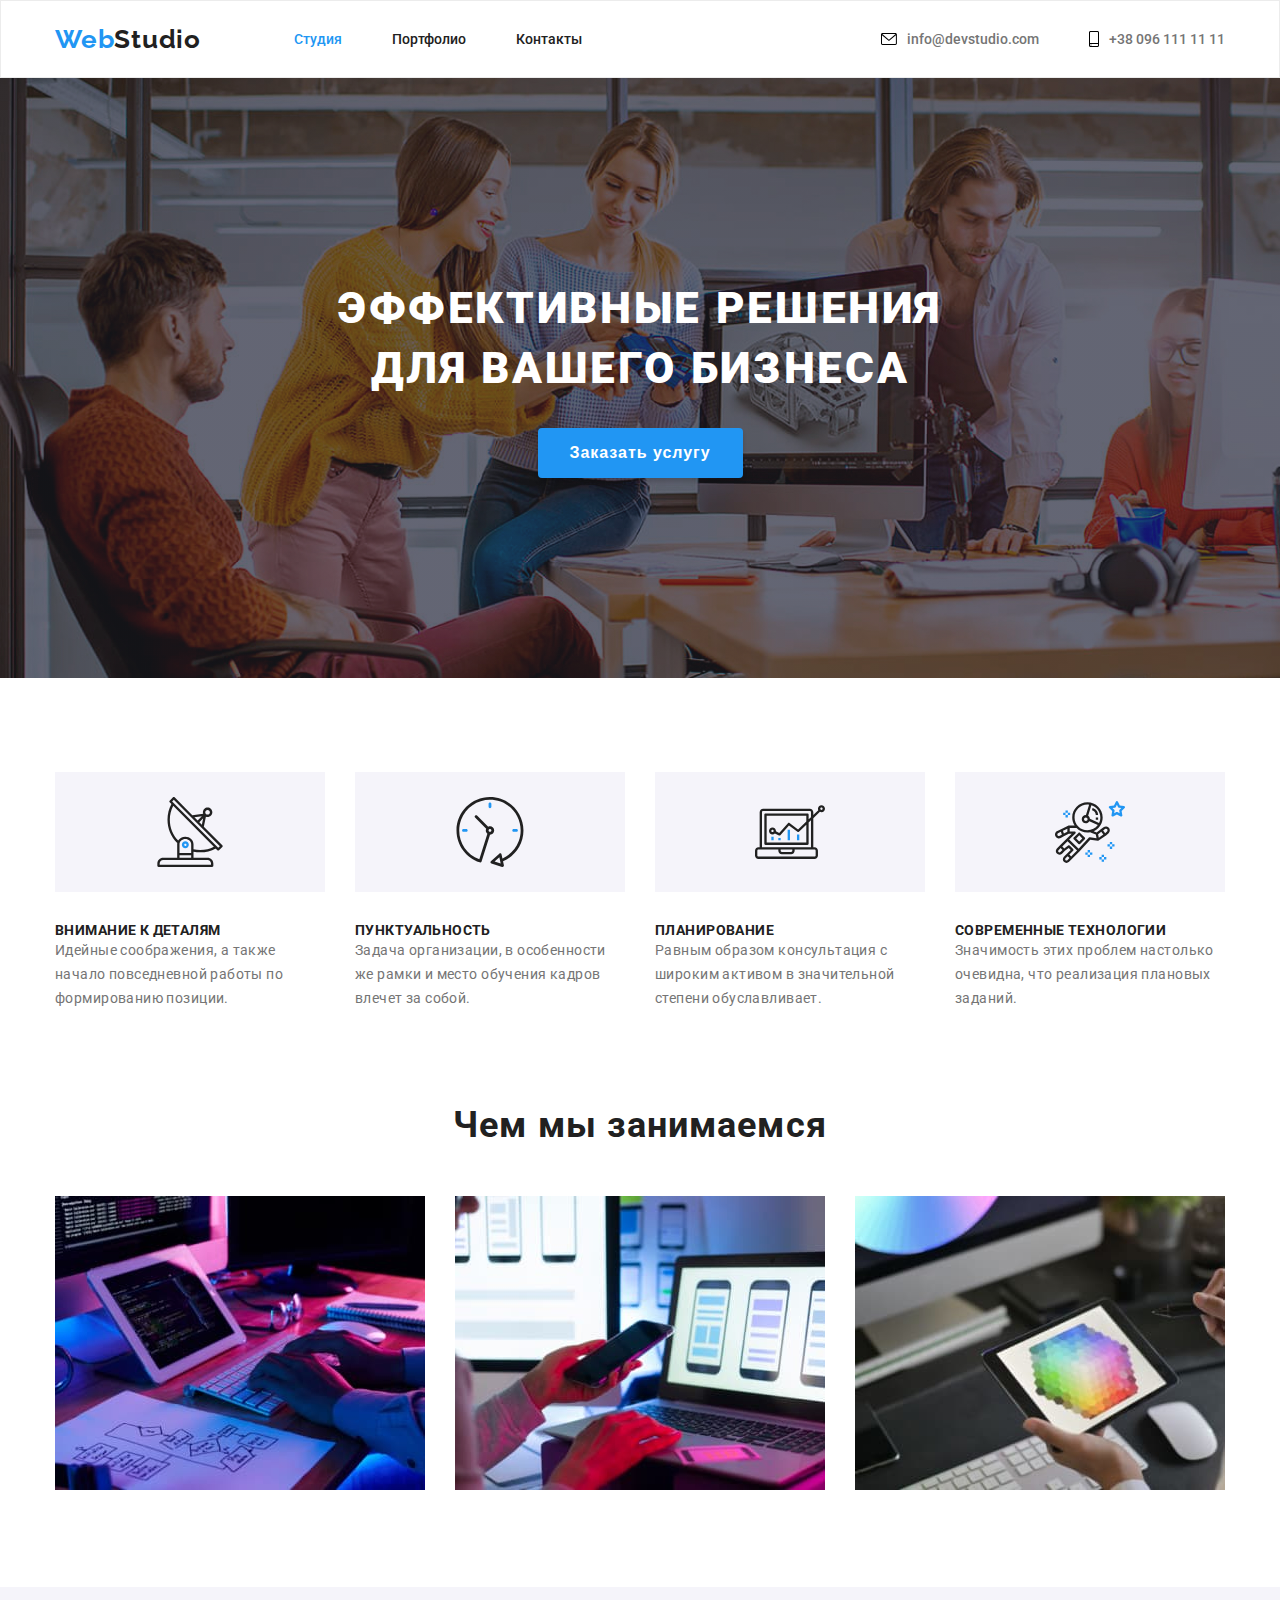
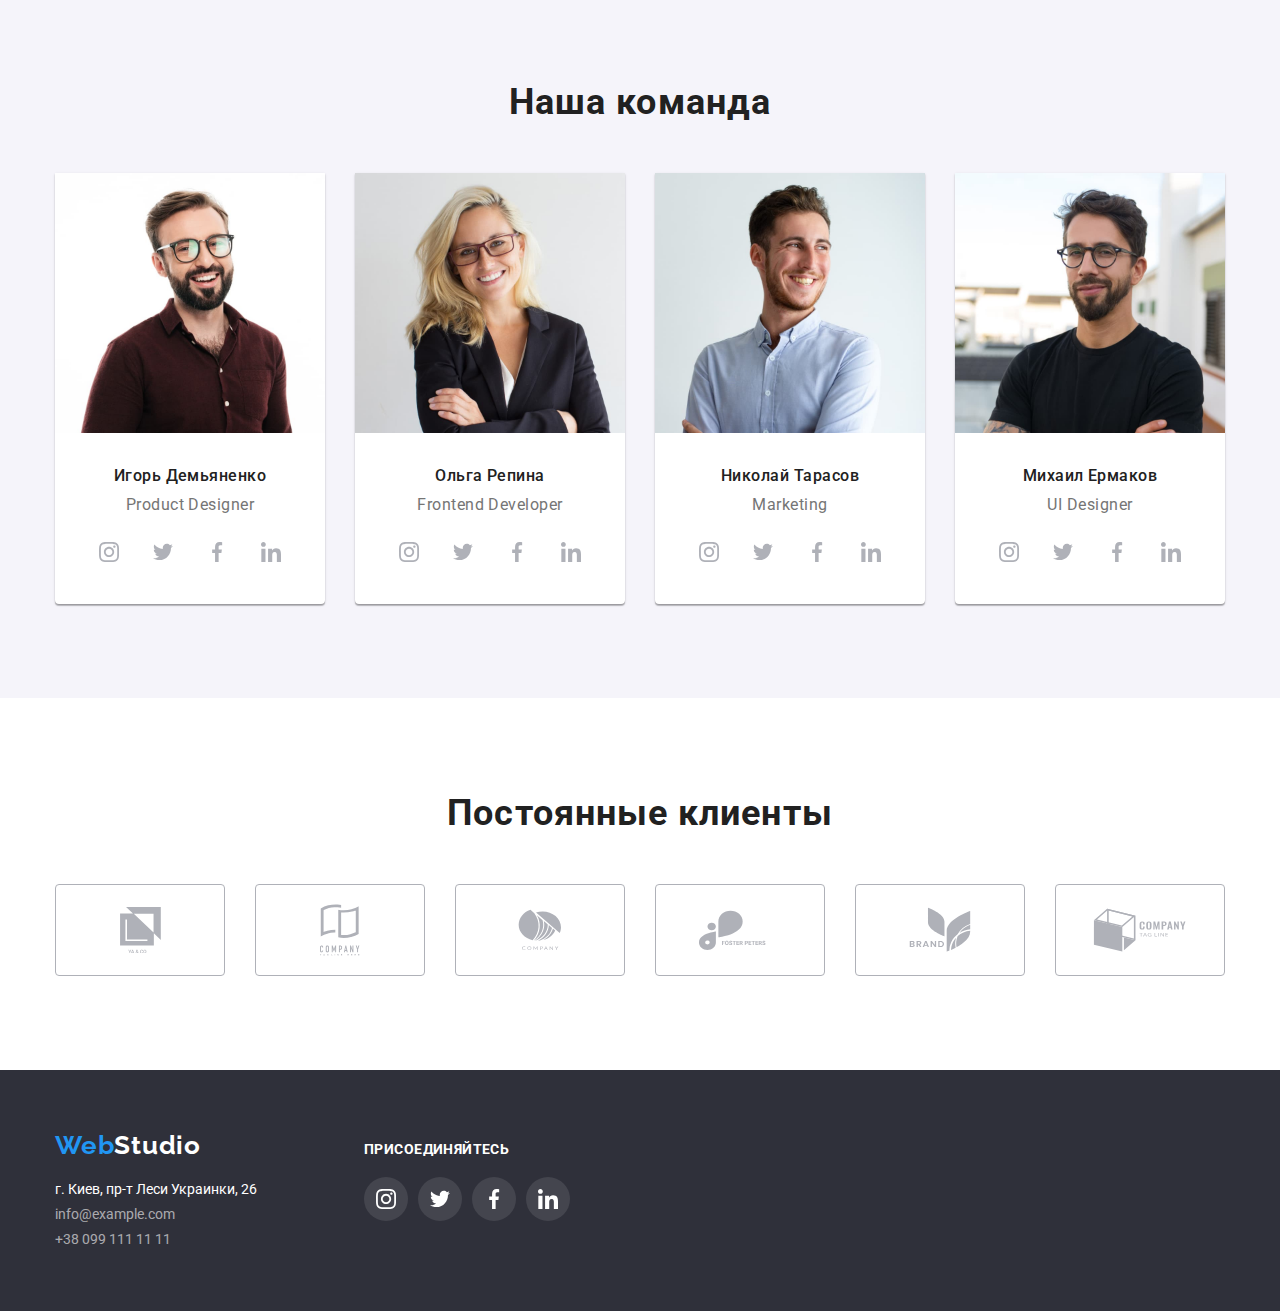
==== index.html @ 662bef2f "Add Hw4 to Hw5" ====
<!DOCTYPE html>
<html lang="ru">
<head>
    <meta charset="UTF-8">
    <meta http-equiv="X-UA-Compatible" content="IE=edge">
    <meta name="viewport" content="width=device-width, initial-scale=1.0">
    <title>Document</title>
    <link rel="preconnect" href="https://fonts.googleapis.com">
    <link rel="preconnect" href="https://fonts.gstatic.com" crossorigin>
    <link href="https://fonts.googleapis.com/css2?family=Raleway:wght@700&family=Roboto:wght@400;500;700;900&display=swap" rel="stylesheet">
    <link rel="stylesheet" href="./css/reset.css">
    <link rel="stylesheet" href="./css/style.css">
</head>
<body>
    <header class="header">
        <div class="container header-container">
     <!--навигация сайта-->
     <nav class="nav-page">
         <a href="./index.html" class="logo">
         Web<span class="logo-color-black">Studio</span> 
         </a>  
         <ul class="nav-list">
             <li class="nav-item"><a href="./index.html" class="nav-link nav-link current">Студия</a></li>
             <li class="nav-item"><a href="./portfolio.html" class="nav-link">Портфолио</a></li>
             <li class="nav-item"><a href="./contacts.html" class="nav-link">Контакты</a></li>
         </ul>
     </nav>
         <!--контакты--> 
        <ul class="contacts">
             <li class="contacts-item"><a href="mailto:info@devstudio.com" class="contacts-link">
                <svg width="16" height="12" class="contacts-icon">
                    <use href="./images/sprite.svg#icon-envelope">
                    </use>
                </svg> 
                info@devstudio.com</a></li>
             <li class="contacts--item"><a href="tel:+380961111111" class="contacts-link">
                 <svg width="10" height="16" class="contacts-icon">
                    <use href="./images/sprite.svg#icon-phone">
                    </use>
                </svg> 
                +38 096 111 11 11</a></li>
        </ul>
        </div>
     </header>
         <main>
         <!--Главный баннер-->
         <section class="hero">
             <h1 class="hero-title">
                 ЭФФЕКТИВНЫЕ РЕШЕНИЯ<br>ДЛЯ ВАШЕГО БИЗНЕСА
             </h1>
             <button type="button" class="hero-btn">Заказать услугу</button>
         </section>
         <!--Преимущества нашей фримы-->
         <section class="section advantege-section">
             <h2 class="hide">Преимущества нашей фирмы</h2>
             <div class="container">
             <ul class="advantage-list">
             <li class="advantage-item">
                 <div class="advantege-icon">
                     <svg width="70" height="70">
                    <use href="./images/sprite.svg#icon-antenna">
                    </use>
                </svg> 
                 </div>
                 <h3 class="advantage-titles">
                     Внимание к деталям
                 </h3>
                 <p class="advantage-explanations">
                     Идейные соображения, а также начало повседневной работы по формированию позиции.
                 </p>
             </li>
             <li class="advantage-item">
                 <div class="advantege-icon">
                     <svg width="70" height="70">
                    <use href="./images/sprite.svg#icon-clock-1-1">
                    </use>
                </svg> 
                 </div>
                 <h3 class="advantage-titles">
                     Пунктуальность
                 </h3>
                 <p class="advantage-explanations">
                     Задача организации, в особенности же рамки и место обучения кадров влечет за собой.
                 </p>
             </li>
             <li class="advantage-item">
                 <div class="advantege-icon">
                     <svg width="70" height="70">
                    <use href="./images/sprite.svg#icon-diagram">
                    </use>
                </svg> 
                 </div>
                 <h3 class="advantage-titles">
                     Планирование
                 </h3>
                 <p class="advantage-explanations">
                     Равным образом консультация с широким активом в значительной степени обуславливает.
                 </p>
             </li>
             <li class="advantage-item">
                 <div class="advantege-icon">
                     <svg width="70" height="70">
                    <use href="./images/sprite.svg#icon-astronaut">
                    </use>
                </svg> 
                 </div>
                 <h3 class="advantage-titles">
                     Современные технологии
                 </h3>
                 <p class="advantage-explanations">
                     Значимость этих проблем настолько очевидна, что реализация плановых заданий.
                 </p>
             </li>
         </ul>
         </div>
         </section>
         <!--Чем мы занимаемся-->
            <section class="section">
             <div class="container">
                  <h2 class="headlines">Чем мы занимаемся</h2>
             <ul class="task-list">
                 <li class="task-item">
                     <img src="./images/wwdone.jpg" 
                     alt="мы работаем"
                     width="370">
                 </li>
                 <li class="task-item">
                     <img src="./images/wwdtwo.jpg" alt="мы работаем"
                     width="370">
                 </li>
                 <li class="task-item">
                     <img src="./images/wwdthree.jpg" alt="мы работаем"
                     width="370">
                 </li>
             </ul>
             </div>
         </section>
         <!--Наша команда-->
                 <section class="section section-team">
                   <h2 class="headlines">Наша команда</h2>
                   <div class="container">
                   <ul class="team-list">
                       <li class="team-item">
                           <img src="./images/igor.jpg" 
                           alt="наша команда"
                           width="270">
                           <div class="team-write">
                             <h3 class="team-name">
                               Игорь Демьяненко
                             </h3>
                           <p class="team-position">
                               Product Designer
                           </p>
                           </div>
                           <div class="link-container">
                           <ul class="team-social">
                               <li class="team-social-item">
                                   <a class="social-link" href="">
                                <svg width="20" height="20" class="social-icon">
                                <use href="./images/sprite.svg#icon-instagram">
                                </use>
                                </svg> 
                                </a>
                               </li>
                                <li class="team-social-item">
                                    <a class="social-link" href="">
                                <svg width="20" height="20" class="social-icon">
                                <use href="./images/sprite.svg#icon-twitter">
                                </use>
                                </svg> 
                                </a>
                               </li>
                                <li class="team-social-item">
                                    <a class="social-link" href="">
                                <svg width="20" height="20" class="social-icon">
                                <use href="./images/sprite.svg#icon-facebook">
                                </use>
                                </svg> 
                                    </a>
                               </li>
                                <li class="team-social-item">
                                    <a class="social-link" href="" >
                                <svg width="20" height="20" class="social-icon">
                                <use href="./images/sprite.svg#icon-linkedin">
                                </use>
                                </svg> 
                                </a>
                               </li>
                           </ul>
                           </div>
                       </li>
                       <li class="team-item">
                           <img src="./images/olga.jpg"
                           alt="наша команда"
                           width="270">
                           <div class="team-write">
                             <h3 class="team-name">
                               Ольга Репина
                             </h3>
                           <p class="team-position">
                               Frontend Developer
                           </p>
                           </div>
                           <div class="link-container">
                           <ul class="team-social">
                               <li class="team-social-item">
                                   <a class="social-link" href="">
                                <svg width="20" height="20" class="social-icon">
                                <use href="./images/sprite.svg#icon-instagram">
                                </use>
                                </svg> 
                                </a>
                               </li>
                                <li class="team-social-item">
                                    <a class="social-link" href="">
                                <svg width="20" height="20" class="social-icon">
                                <use href="./images/sprite.svg#icon-twitter">
                                </use>
                                </svg> 
                                </a>
                               </li>
                                <li class="team-social-item">
                                    <a class="social-link" href="">
                                <svg width="20" height="20" class="social-icon">
                                <use href="./images/sprite.svg#icon-facebook">
                                </use>
                                </svg> 
                                    </a>
                               </li>
                                <li class="team-social-item">
                                    <a class="social-link" href="" >
                                <svg width="20" height="20" class="social-icon">
                                <use href="./images/sprite.svg#icon-linkedin">
                                </use>
                                </svg> 
                                </a>
                               </li>
                           </ul>
                           </div>
                       </li>
                       <li class="team-item">
                           <img src="./images/niko.jpg" 
                           alt="наша команда"
                           width="270">
                           <div class="team-write">
                             <h3 class="team-name">
                               Николай Тарасов
                             </h3>
                           <p class="team-position">
                               Marketing
                           </p>
                           </div>
                           <div class="link-container">
                           <ul class="team-social">
                               <li class="team-social-item">
                                   <a class="social-link" href="">
                                <svg width="20" height="20" class="social-icon">
                                <use href="./images/sprite.svg#icon-instagram">
                                </use>
                                </svg> 
                                </a>
                               </li>
                                <li class="team-social-item">
                                    <a class="social-link" href="">
                                <svg width="20" height="20" class="social-icon">
                                <use href="./images/sprite.svg#icon-twitter">
                                </use>
                                </svg> 
                                </a>
                               </li>
                                <li class="team-social-item">
                                    <a class="social-link" href="">
                                <svg width="20" height="20" class="social-icon">
                                <use href="./images/sprite.svg#icon-facebook">
                                </use>
                                </svg> 
                                    </a>
                               </li>
                                <li class="team-social-item">
                                    <a class="social-link" href="" >
                                <svg width="20" height="20" class="social-icon">
                                <use href="./images/sprite.svg#icon-linkedin">
                                </use>
                                </svg> 
                                </a>
                               </li>
                           </ul>
                           </div>
                       </li>
                       <li class="team-item">
                           <img src="./images/miha.jpg" 
                           alt="наша команда"
                           width="270">
                           <div class="team-write">
                             <h3 class="team-name">
                               Михаил Ермаков
                             </h3>
                             <p class="team-position">
                                UI Designer
                             </p>
                             </div>
                             <div class="link-container">
                           <ul class="team-social">
                               <li class="team-social-item">
                                   <a class="social-link" href="">
                                <svg width="20" height="20" class="social-icon">
                                <use href="./images/sprite.svg#icon-instagram">
                                </use>
                                </svg> 
                                </a>
                               </li>
                                <li class="team-social-item">
                                    <a class="social-link" href="">
                                <svg width="20" height="20" class="social-icon">
                                <use href="./images/sprite.svg#icon-twitter">
                                </use>
                                </svg> 
                                </a>
                               </li>
                                <li class="team-social-item">
                                    <a class="social-link" href="">
                                <svg width="20" height="20" class="social-icon">
                                <use href="./images/sprite.svg#icon-facebook">
                                </use>
                                </svg> 
                                    </a>
                               </li>
                                <li class="team-social-item">
                                    <a class="social-link" href="" >
                                <svg width="20" height="20" class="social-icon">
                                <use href="./images/sprite.svg#icon-linkedin">
                                </use>
                                </svg> 
                                </a>
                               </li>
                           </ul>
                           </div>
                       </li>
                   </ul>
                   </div>
                 </section>
                 <div class="container">
                 <section class="section">
                     <h2 class="headlines-partner">Постоянные клиенты</h2>
                     <div>
                         <ul class="partners-list">
                             <li class="partners-item">
                                 <a href="" class="partners-link">
                                     <svg width="41" height="46.7" class="partners-icon">
                                <use href="./images/sprite.svg#icon-company1">
                                </use>
                                </svg> 
                                 </a>
                             </li>
                             <li class="partners-item">
                                 <a href="" class="partners-link">
                                     <svg width="40" height="52" class="partners-icon">
                                <use href="./images/sprite.svg#icon-company2">
                                </use>
                                </svg> 
                                 </a>
                             </li>
                             <li class="partners-item">
                                 <a href="" class="partners-link">
                                     <svg width="43.46" height="41.18" class="partners-icon">
                                <use href="./images/sprite.svg#icon-company3">
                                </use>
                                </svg> 
                                 </a>
                             </li>
                             <li class="partners-item">
                                 <a href="" class="partners-link">
                                     <svg width="84.44" height="40.62" class="partners-icon">
                                <use href="./images/sprite.svg#icon-company4">
                                </use>
                                </svg> 
                                 </a>
                             </li>
                             <li class="partners-item">
                                 <a href="" class="partners-link">
                                     <svg width="62.54" height="45.43" class="partners-icon">
                                <use href="./images/sprite.svg#icon-company5">
                                </use>
                                </svg> 
                                 </a>
                             </li>
                             <li class="partners-item">
                                 <a href="" class="partners-link">
                                     <svg width="93.79" height="43.93" class="partners-icon">
                                <use href="./images/sprite.svg#icon-company6">
                                </use>
                                </svg> 
                                 </a>
                             </li>
                             </ul>
                     </div>
                 </section>
                 </div>
         </main>
     <footer class="footer">
      <div class="container footer-list">            
            <div class="item-address">
                <a href="./index.html" class="logo"> <span style="color: #2196F3;">Web</span>Studio</a>
                    <address>
                        <ul class="address">
                            <li class="item"><a href="" class="title-white">г. Киев, пр-т Леси Украинки, 26</a></li>
                            <li class="item"><a href="mailto:info@devstudio.com" class="title-rgba">info@example.com</a></li>
                            <li class="item"><a href="tel:+380961111111"  class="title-rgba">+38 099 111 11 11</a></li>   
                        </ul>
                    </address>
            </div>
            <div class="item-soc-network">
                <p class="appeal">Присоединяйтесь</p>
                <ul class="footer-soc-network">
                    <li  class="footer-icon-soc">
                        <a href="" class="footer-link">
                            <svg class="footer-icon" width="20" height="20">
                                <use href="images/sprite.svg#icon-instagram"></use>
                            </svg>
                        </a> 
                    </li>
                    <li class="footer-icon-soc">
                        <a href="" class="footer-link">
                            <svg width="20" height="20" class="footer-icon">
                                <use href="images/sprite.svg#icon-twitter"></use>
                            </svg>
                        </a>
                    </li>
                    <li class="footer-icon-soc">
                        <a href="" class="footer-link">
                            <svg width="20" height="20" class="footer-icon">
                                <use href="images/sprite.svg#icon-facebook"></use>
                            </svg>
                        </a>
                    </li>
                    <li class="footer-icon-soc">
                        <a href="" class="footer-link">
                            <svg width="20" height="20" class="footer-icon">
                                <use href="images/sprite.svg#icon-linkedin"></use>
                            </svg>
                        </a>
                    </li>
                </ul>
            </div>
        </div>
     </footer>
</body>
</html>
---- css/style.css ----
:root {
    --main-color: #212121;
    --secondary-color:#757575;
    --white-color:#fff;
    --effect-color:#2196F3;
    --second-back-color:#2F303A;
    --team-back-color:#F5F4FA;
    --button-color-hover:#188CE8;
    --border-color:#EEEEEE;
    --icon-color:#AFB1B8;
}
/* body main */

body {
    color: var(--main-color);
    font-size: 14px;
    font-weight: 400;
    font-style: normal;
    font-family: 'Roboto',
    sans-serif;
}
.section {
    padding: 94px 0;
}
.container {
    width: 1200px;
    margin: 0 auto;
    padding: 0 15px;
}

/* header */
.header {
    border: 1px solid #ECECEC;
}
.header-container {
    display: flex;
    justify-content: space-between;
}
.hide {
    width: 1px;
    height: 1px;
    overflow: hidden;
    opacity: 0;
    margin-top: -1px;
}

/* nav */

.nav-list,
.contacts,
.nav-page {
    display: flex;
}
.nav-page {
    align-items: center;
}

/* logo */

.logo {
    font-family: 'Raleway', sans-serif;
    font-weight: bold;
    font-size: 26px;
    line-height: calc(31 / 26);
    letter-spacing: 0.03em;
    color: var(--effect-color);
    margin-right: 93px;
}
.logo-color-black {
    color: var(--main-color);
}

/* contacts header */

.nav-item:not(:last-child){
    margin-right: 50px;
}
.contacts-item:not(:last-child){
    margin-right: 50px;
}
.nav-link.current {
    color: var(--effect-color);
}
.nav-link,
.contacts-link {
    color: var(--main-color);
    font-weight: 500;
    padding: 30px 0;
    display: block;
}
.contacts-link {
    color: var(--secondary-color);
     display: flex;
     align-items: center;
    }
.contacts-icon {
    margin-right: 10px;
}




/* hover and focus */

.address-item:hover,
.address-item:focus,
.address-links:focus,
.address-links:hover,
.nav-link:hover,
.contacts-link:hover,
.contacts-link:hover,
.nav-link:focus,
.contacts-link:focus {
    color: var(--effect-color);
    fill: var(--effect-color);
}

/* hero */

.hero {
    height: auto;
    padding: 200px 0;
    background-image: linear-gradient(rgba(47, 48, 58, 0.4), rgba(47, 48, 58, 0.4)), url(../images/back.jpg);
    background-color: var(--second-back-color);
    text-align: center;
    }
    
.hero-title {
    color: var(--white-color);
    font-weight: 900;
    font-size: 44px;
    line-height: calc(60 / 44);
    text-align: center;
    letter-spacing: 0.06em;
    text-transform: uppercase;
    margin: 0 auto;
    margin-bottom: 30px;
}

.hero-btn {
    color: var(--white-color);
    padding: 10px 32px;
    background: var(--effect-color);
    box-shadow: 0px 4px 4px rgba(0, 0, 0, 0.15);
    border-radius: 4px;
    font-weight: bold;
    font-size: 16px;
    line-height: calc(30 / 16);
    letter-spacing: 0.06em;
    cursor: pointer;
}
.hero-btn:focus,
.hero-btn:hover {
    background-color: var(--button-color-hover);
}

/* advantage */

.advantege-section {
    padding-bottom: 0px;
}
.advantage-list{
    display: flex;
    margin-right: -30px;
}
.advantage-titles{
    font-weight: bold;
    font-size: 14px;
    line-height: calc(16 / 14);
    letter-spacing: 0.03em;
    text-transform: uppercase;
}
.advantege-icon {
    background: var(--team-back-color);
    margin-bottom: 30px;
    display: flex;
    width: 100%;
    height: 120px;
    justify-content: center;
    align-items: center;
}
.advantage-item {
    flex-basis: calc(100% / 4 - 30px);
    margin-right: 30px;
}
.advantage-explanations {
    font-size: 14px;
    line-height: calc(24 / 14);
    letter-spacing: 0.03em;
    color: var(--secondary-color);
}

/* task */

.task-list {
    display: flex;
    margin-right: -30px;
}
.task-item {
flex-basis: calc(100% / 3 - 30px);
margin-right: 30px;
}
.headlines {
    padding-bottom: 50px;
    font-weight: bold;
    font-size: 36px;
    line-height: calc(42 / 36);
    text-align: center;
    letter-spacing: 0.03em;
}

 /* team */
.section-team {
    background-color: var(--team-back-color);
    
}
 .team-list {
     display: flex;
     margin-right: -30px;
 }
 .team-item {
     background-color: var(--white-color);
     flex-basis: calc(100% / 4 - 30px);
     margin-right: 30px;
     box-shadow: 0px 1px 3px rgba(0, 0, 0, 0.12),
     0px 1px 1px rgba(0, 0, 0, 0.14),
     0px 2px 1px rgba(0, 0, 0, 0.2);
     border-radius: 0px 0px 4px 4px;

 }

.team-name {
    padding-bottom: 10px;
    font-weight: 500;
    font-size: 16px;
    line-height: calc(19 / 16);
    text-align: center;
    letter-spacing: 0.03em;
}
.team-position {
    color: var(--secondary-color);
    font-size: 16px;
    line-height: calc(19 / 16);
    text-align: center;
    letter-spacing: 0.03em;
}
.team-write {
    padding: 30px 0 16px 0;
}
.link-container {
    margin: 0px 32px 30px 32px;
}
.social-link {
    fill: var(--icon-color);
    width: 44px;
    height: 44px;
    display: flex;
    justify-content: center;
    align-items: center;
    border-radius: 50%;
}
.social-link:hover {
    background-color: var(--effect-color);
    border-radius: 50%;
    fill: var(--white-color);
}
.team-social {
    display: flex;
    margin-right: -10px;
}
.team-social-item {
    flex-basis: calc(100% / 4 - 10px);
    margin-right: 10px;
}
.headlines-partner {
    margin-bottom: 50px;
    font-weight: bold;
    font-size: 36px;
    line-height: calc(42 / 36);
    text-align: center;
    letter-spacing: 0.03em;
}
.partners-link {
fill: var(--icon-color);
width: 170px;
height: 92px;
display: flex;
justify-content: center;
align-items: center;
border: 1px solid #AFB1B8;
box-sizing: border-box;
border-radius: 4px;
}
.partners-list {
    display: flex;
    margin-right: -30px;
}

.partners-item {
    flex-basis: calc(100% / 6 - 30px);
    margin-right: 30px;
}
.partners-link:focus,
.partners-link:hover {
    border: 1px solid #2196F3;
    box-sizing: border-box;
    border-radius: 4px;
    fill: var(--effect-color);
}

 
/* footer */

.footer-list {
    display: flex;
    align-items: baseline;
}

.footer-soc-network {
    display: flex;
    align-items: center;
    justify-content: center;
    margin-top: 20px;
    margin-bottom: 30px;
}

.footer-icon-soc {
    display: flex;
    margin-right: 10px;
}

.footer-icon-soc:last-child {
    margin-right: 0px;
}

.footer-icon {
    width: 20px;
    height: 20px;
    fill: #FFFFFF;
}

.footer .footer-link {
    display: flex;
    align-items: center;
    justify-content: center;
    width: 44px;
    height: 44px;
    background: rgba(255, 255, 255, 0.1);
    border-radius: 50%;
}

.footer .footer-link:hover,
.footer .footer-link:focus {
   background-color: var(--effect-color);
}

.footer-list p {
    margin-top: 0px;
    margin-bottom: 20px;
    font-weight: 700;
    font-size: 14px;
    line-height: calc(16 / 14);
    letter-spacing: 0.03em;
    text-transform: uppercase;
    color: #FFFFFF;
}

.address {
    font-style: normal;
}

.footer {
    background-color:var(--second-back-color);
    min-width: 1200px;
    padding-top: 60px;
    padding-bottom: 60px;
}

.footer .logo {
    display: inline-block;
    color: var(--white-color);
    margin-bottom: 20px;
}

.footer .title-white {
    color: var(--white-color);
}

.footer .title-rgba {
    color: rgba(255, 255, 255, 0.6);

}

.address .item {
    display: block;
    margin-bottom: 9px;
}

.address .item:last-child {
    margin-bottom: 0px;
}

.footer .item-address {
    margin-right: 70px;
}

.footer .item-address :hover,
.footer .item-address :focus {
    color: var(--effect-color);
}




.portfolio-container {
    background-color: var(--white-color);
}
.filter-list {
    display: flex;
    justify-content: center;
    margin-bottom: -8px; 
}
.filter-item {
    margin-right: 8px;
}

.filter-item:hover {
    box-shadow: 0px 3px 1px rgba(0, 0, 0, 0.1),
        0px 1px 2px rgba(0, 0, 0, 0.08),
        0px 2px 2px rgba(0, 0, 0, 0.12);
}
.button-filter {
    padding: 6px 22px;
    background-color: var(--team-back-color);
    border-radius: 4px;
    font-weight: 500;
    font-size: 16px;
    line-height: calc(26 / 16);
    letter-spacing: 0.03em;
    color:var(--main-color);
    cursor: pointer;
}
.main-filter-btn {
    color: var(--white-color);
    background: var(--effect-color);
    box-shadow: 0px 3px 1px rgba(0, 0, 0, 0.1),
    0px 1px 2px rgba(0, 0, 0, 0.08),
    0px 2px 2px rgba(0, 0, 0, 0.12);
    border-radius: 4px;
}

/* Cards */

.cards-list {
    padding-top: 50px;
    display: flex;
    flex-wrap: wrap;
    flex-basis: calc(100 / 3 - 30px);
    margin-right: -30px;
    margin-bottom: -30px;
    }

.card-item {
    margin-right: 30px;
    margin-bottom: 30px;
    background: var(--white-color)
}
.card-item:hover {
    box-shadow: 0px 1px 1px rgba(0, 0, 0, 0.12),
        0px 4px 4px rgba(0, 0, 0, 0.06),
        1px 4px 6px rgba(0, 0, 0, 0.16);
}
.card-name {
    margin-bottom: 4px;
    font-style: normal;
    font-weight: bold;
    font-size: 18px;
    line-height: calc(36 / 18);
    letter-spacing: 0.06em;
    color: var(--main-color)
}
.card-filter {
    font-weight: normal;
    font-size: 16px;
    line-height: calc(30 / 16);
    letter-spacing: 0.03em;
    color:var(--secondary-color)
}
.card-write {
    padding: 20px 24px;
   background:var(--white-color);
   border: 1px solid var(--border-color);
   box-sizing: border-box;
}
.no-gap {
    display: block;
}
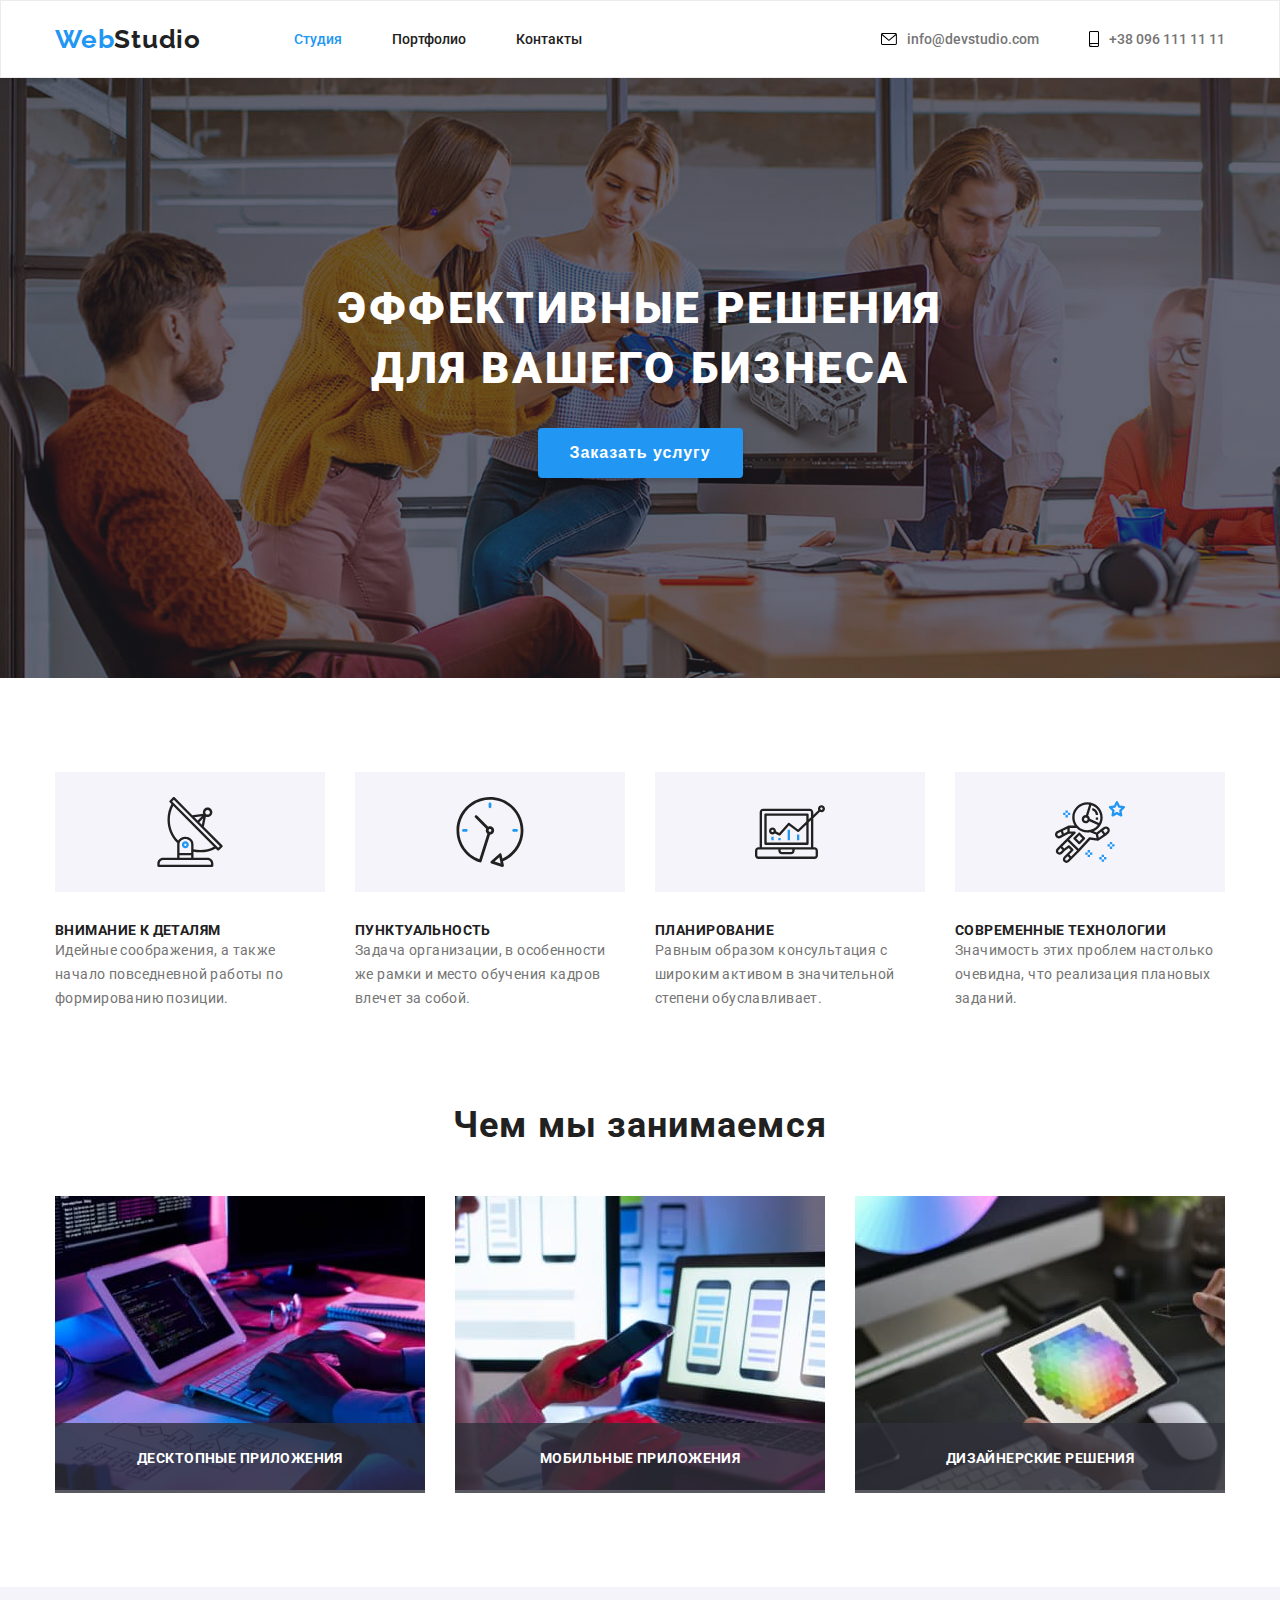
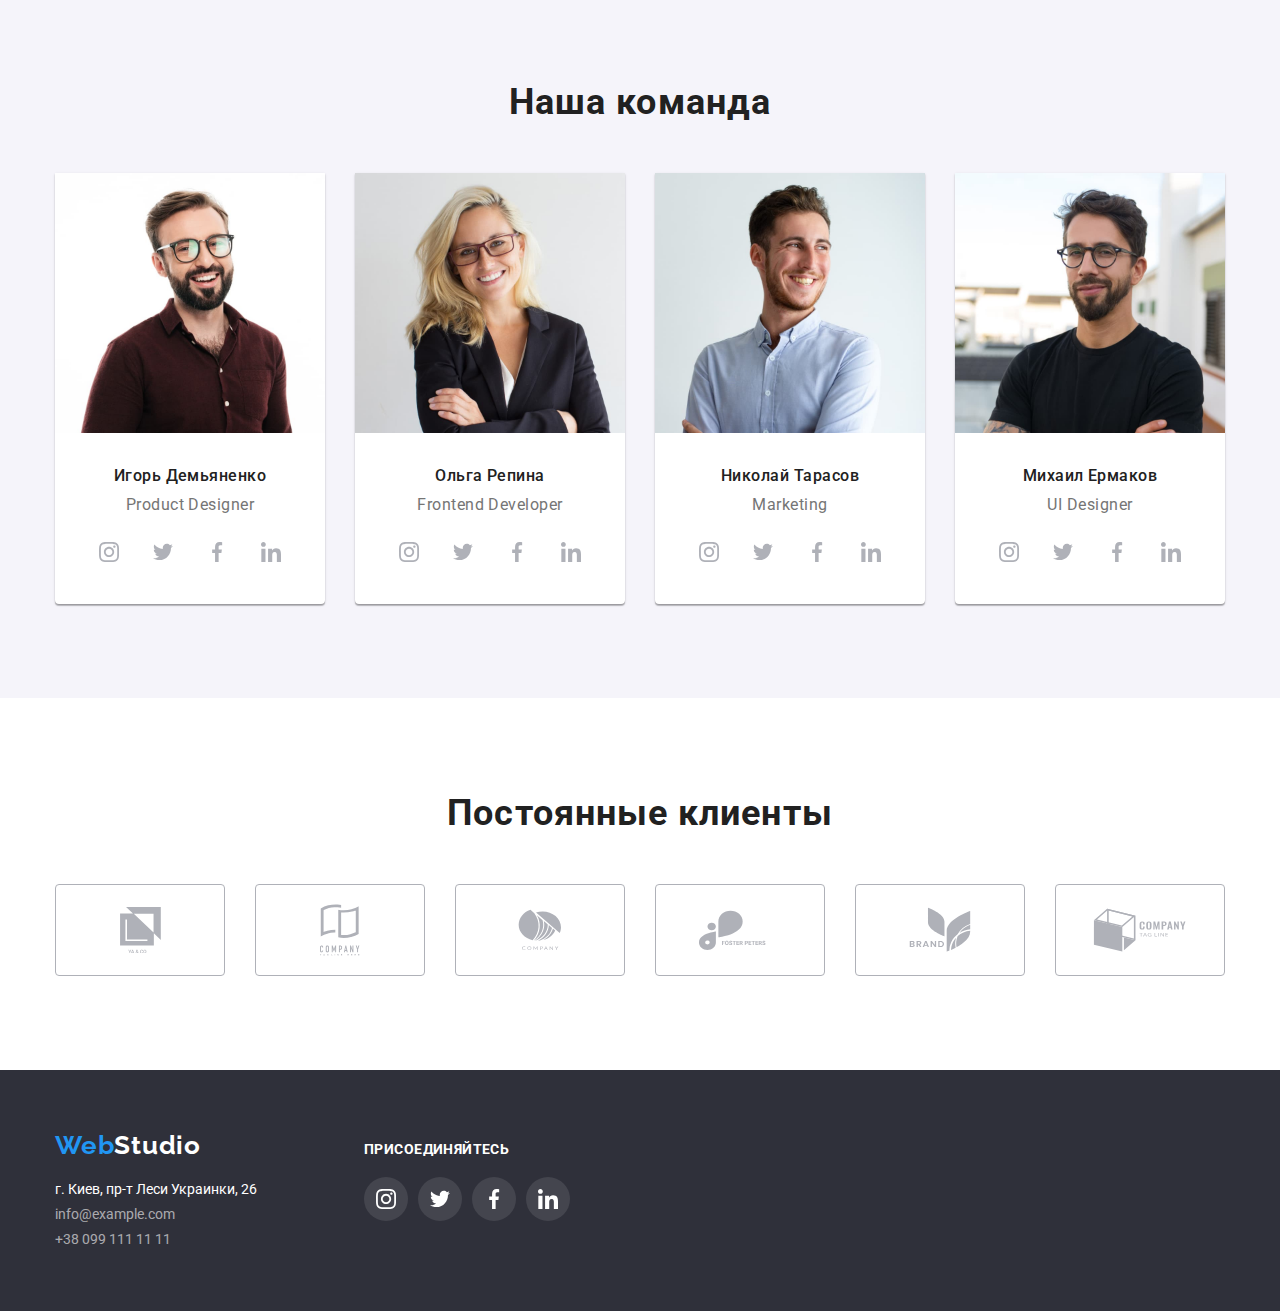
==== commit 27855d39: "update wwd" ====
--- a/index.html
+++ b/index.html
@@ -123,14 +123,23 @@
                      <img src="./images/wwdone.jpg" 
                      alt="мы работаем"
                      width="370">
+                     <div class="task-name-thumb">
+                         <p class="task-name">Десктопные приложения</p>
+                     </div>
                  </li>
                  <li class="task-item">
                      <img src="./images/wwdtwo.jpg" alt="мы работаем"
                      width="370">
+                      <div class="task-name-thumb">
+                         <p class="task-name">Мобильные приложения</p>
+                     </div>
                  </li>
                  <li class="task-item">
                      <img src="./images/wwdthree.jpg" alt="мы работаем"
                      width="370">
+                      <div class="task-name-thumb">
+                         <p class="task-name">Дизайнерские решения</p>
+                     </div>
                  </li>
              </ul>
              </div>
--- a/css/style.css
+++ b/css/style.css
@@ -199,6 +199,7 @@
 .task-item {
 flex-basis: calc(100% / 3 - 30px);
 margin-right: 30px;
+position: relative;
 }
 .headlines {
     padding-bottom: 50px;
@@ -207,6 +208,26 @@
     line-height: calc(42 / 36);
     text-align: center;
     letter-spacing: 0.03em;
+}
+.task-name-thumb {
+    display: flex;
+    align-items: center;
+    justify-content: center;
+    position: absolute;
+    bottom: 0;
+    width: 370px;
+    height: 70px;
+    background: rgba(47, 48, 58, 0.8);
+}
+.task-name {
+    font-weight: bold;
+    font-size: 14px;
+    line-height: calc(16 / 14);
+    text-align: center;
+    letter-spacing: 0.03em;
+    text-transform: uppercase;
+
+    color: #FFFFFF;
 }
 
  /* team */
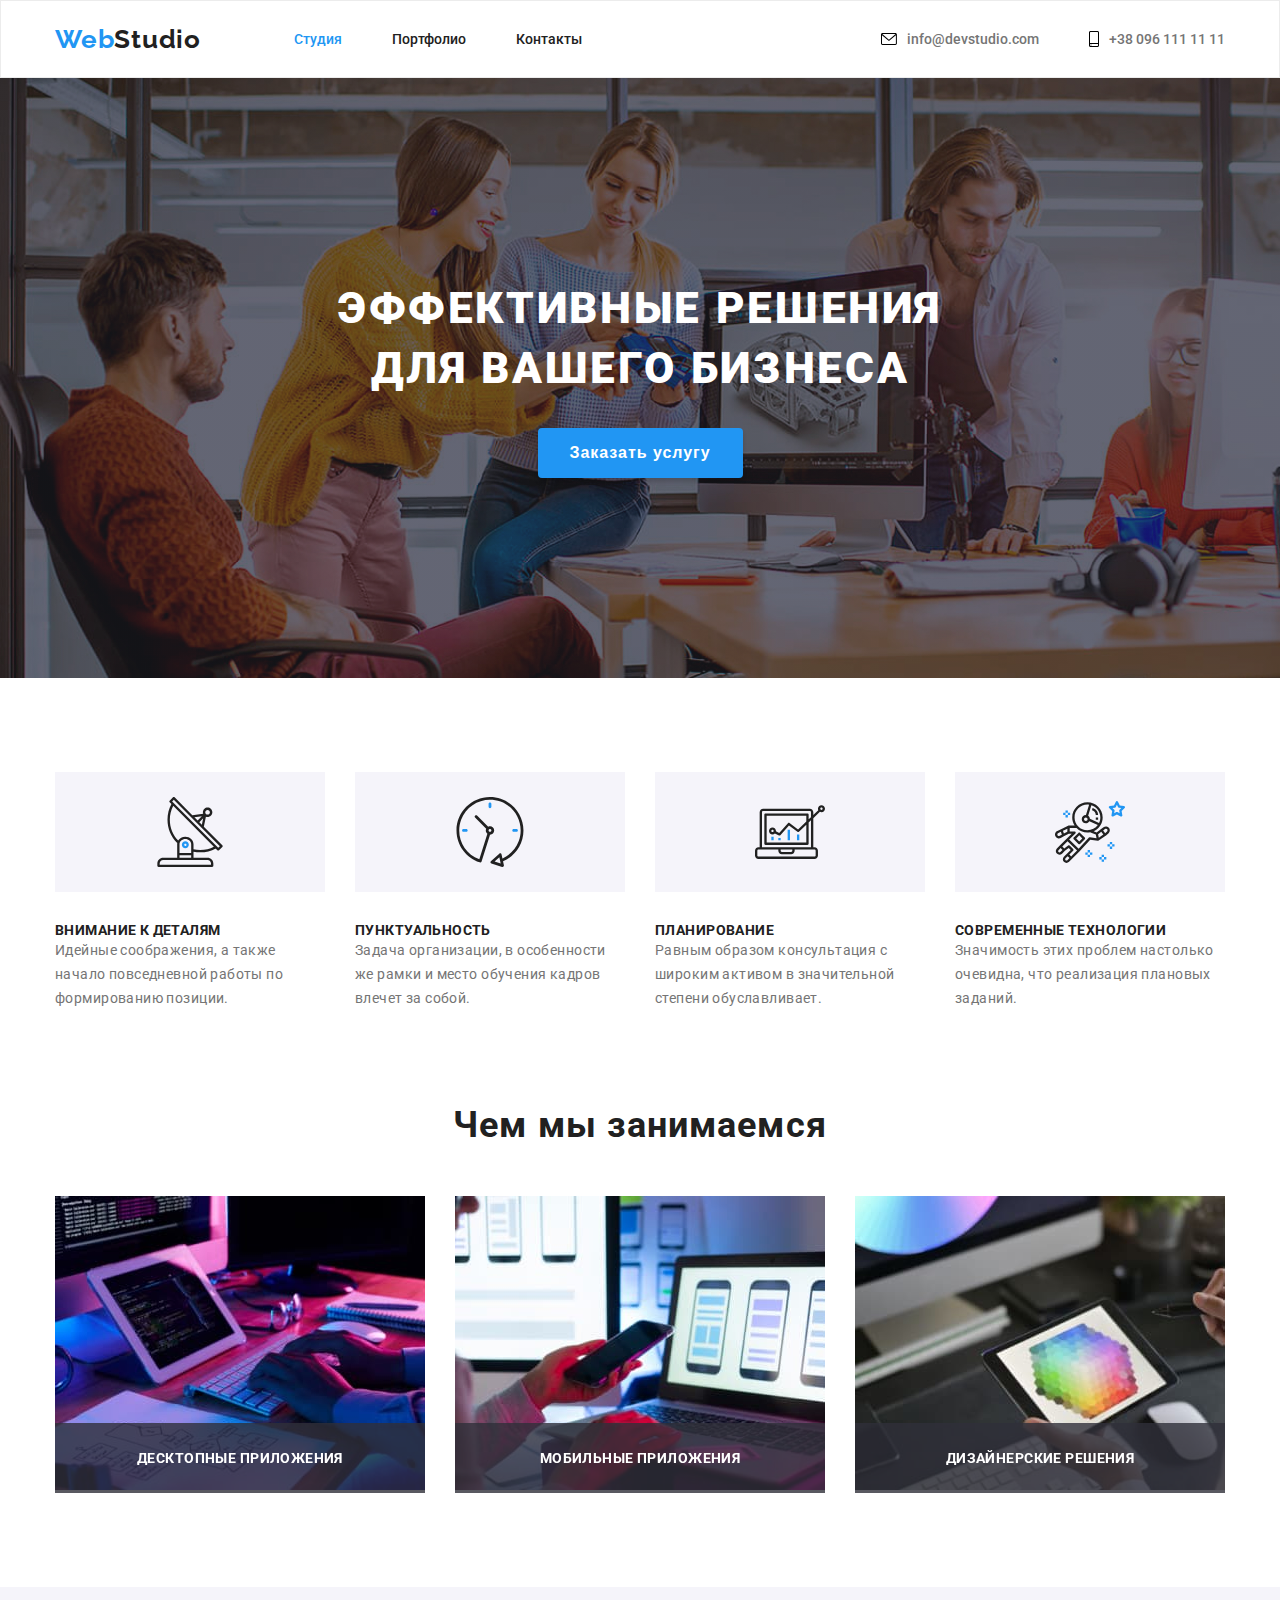
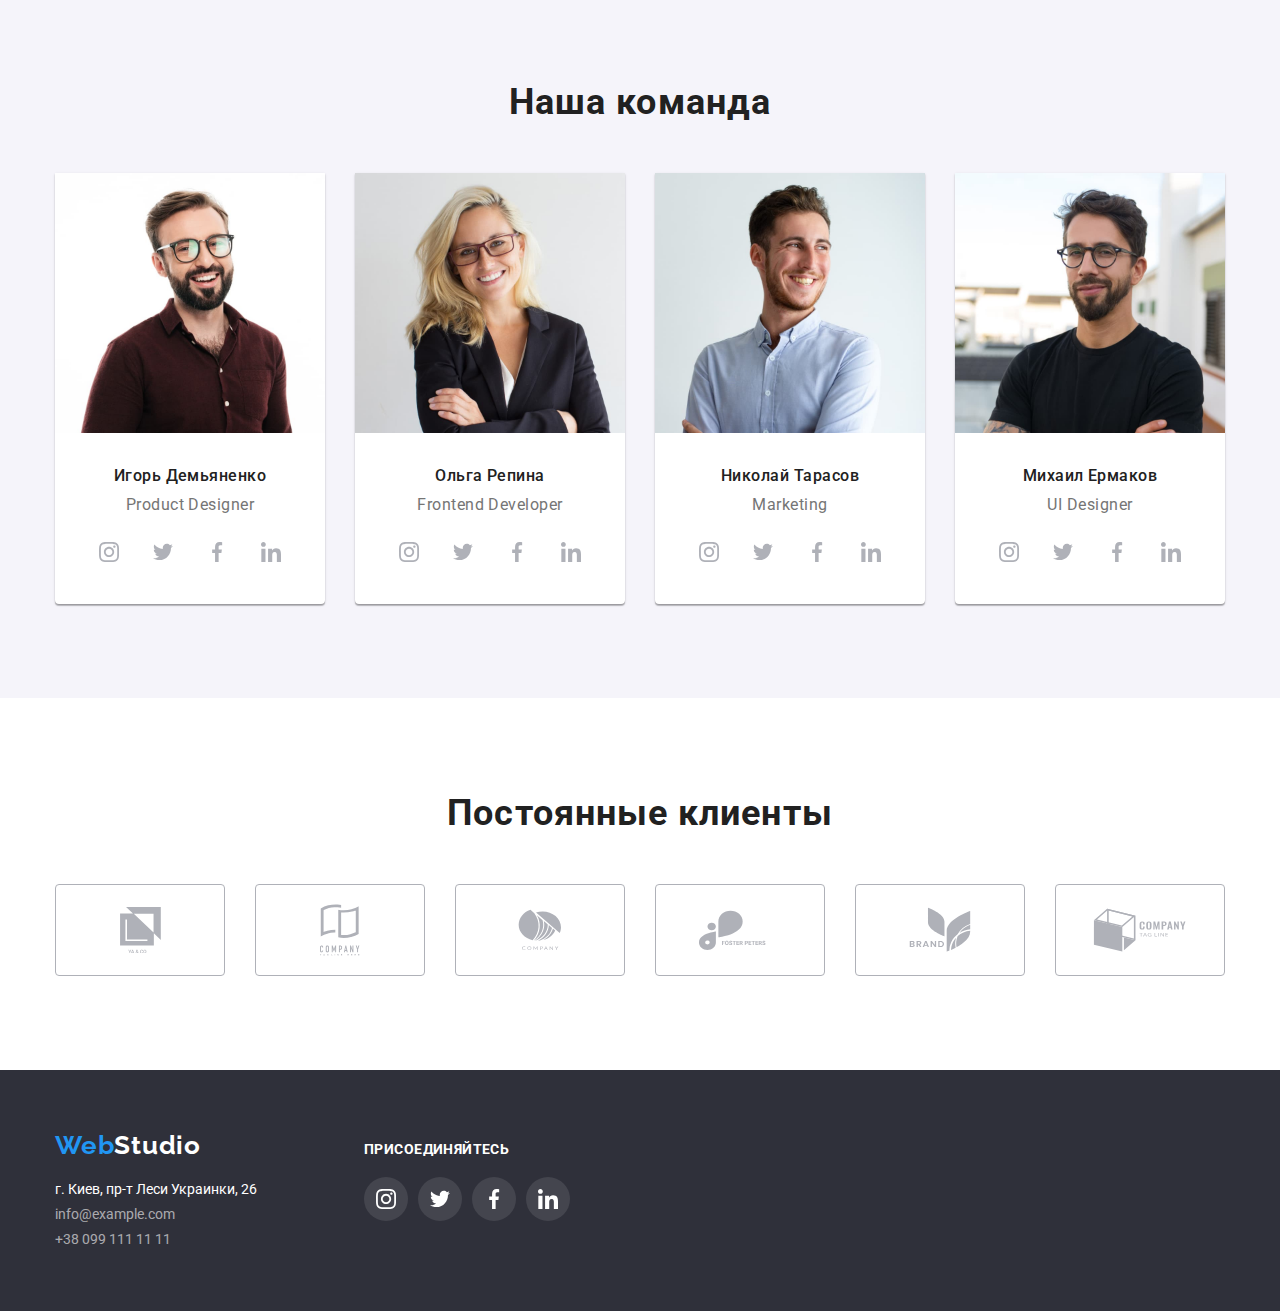
==== commit 42d4c3d9: "add modal" ====
--- a/index.html
+++ b/index.html
@@ -48,7 +48,12 @@
              <h1 class="hero-title">
                  ЭФФЕКТИВНЫЕ РЕШЕНИЯ<br>ДЛЯ ВАШЕГО БИЗНЕСА
              </h1>
-             <button type="button" class="hero-btn">Заказать услугу</button>
+             <button data-modal-open type="button" class="hero-btn">Заказать услугу</button>
+             <div class="backdrop is-hidden" data-modal>
+                 <div class="modal">
+                     <button data-modal-close type="button">закрыть</button>
+                 </div>
+             </div>
          </section>
          <!--Преимущества нашей фримы-->
          <section class="section advantege-section">
@@ -453,5 +458,6 @@
             </div>
         </div>
      </footer>
+     <script src="./js/modal.js"></script>
 </body>
 </html>--- a/css/style.css
+++ b/css/style.css
@@ -152,6 +152,32 @@
 .hero-btn:focus,
 .hero-btn:hover {
     background-color: var(--button-color-hover);
+}
+.backdrop {
+    position: fixed;
+    top: 0;
+    left: 0;
+    right: 0;
+    bottom: 0;
+    background: rgba(0, 0, 0, 0.2);
+}
+.backdrop.is-hidden {
+    opacity: 0;
+    pointer-events: none;
+}
+
+.modal {
+    position: absolute;
+    top: 50%;
+    left: 50%;
+    transform: translate(-50%, -50%);
+    width: 528px;
+    height: 581px;
+    background: #FFFFFF;
+    box-shadow: 0px 1px 3px rgba(0, 0, 0, 0.12),
+    0px 1px 1px rgba(0, 0, 0, 0.14),
+    0px 2px 1px rgba(0, 0, 0, 0.2);
+    border-radius: 4px;
 }
 
 /* advantage */
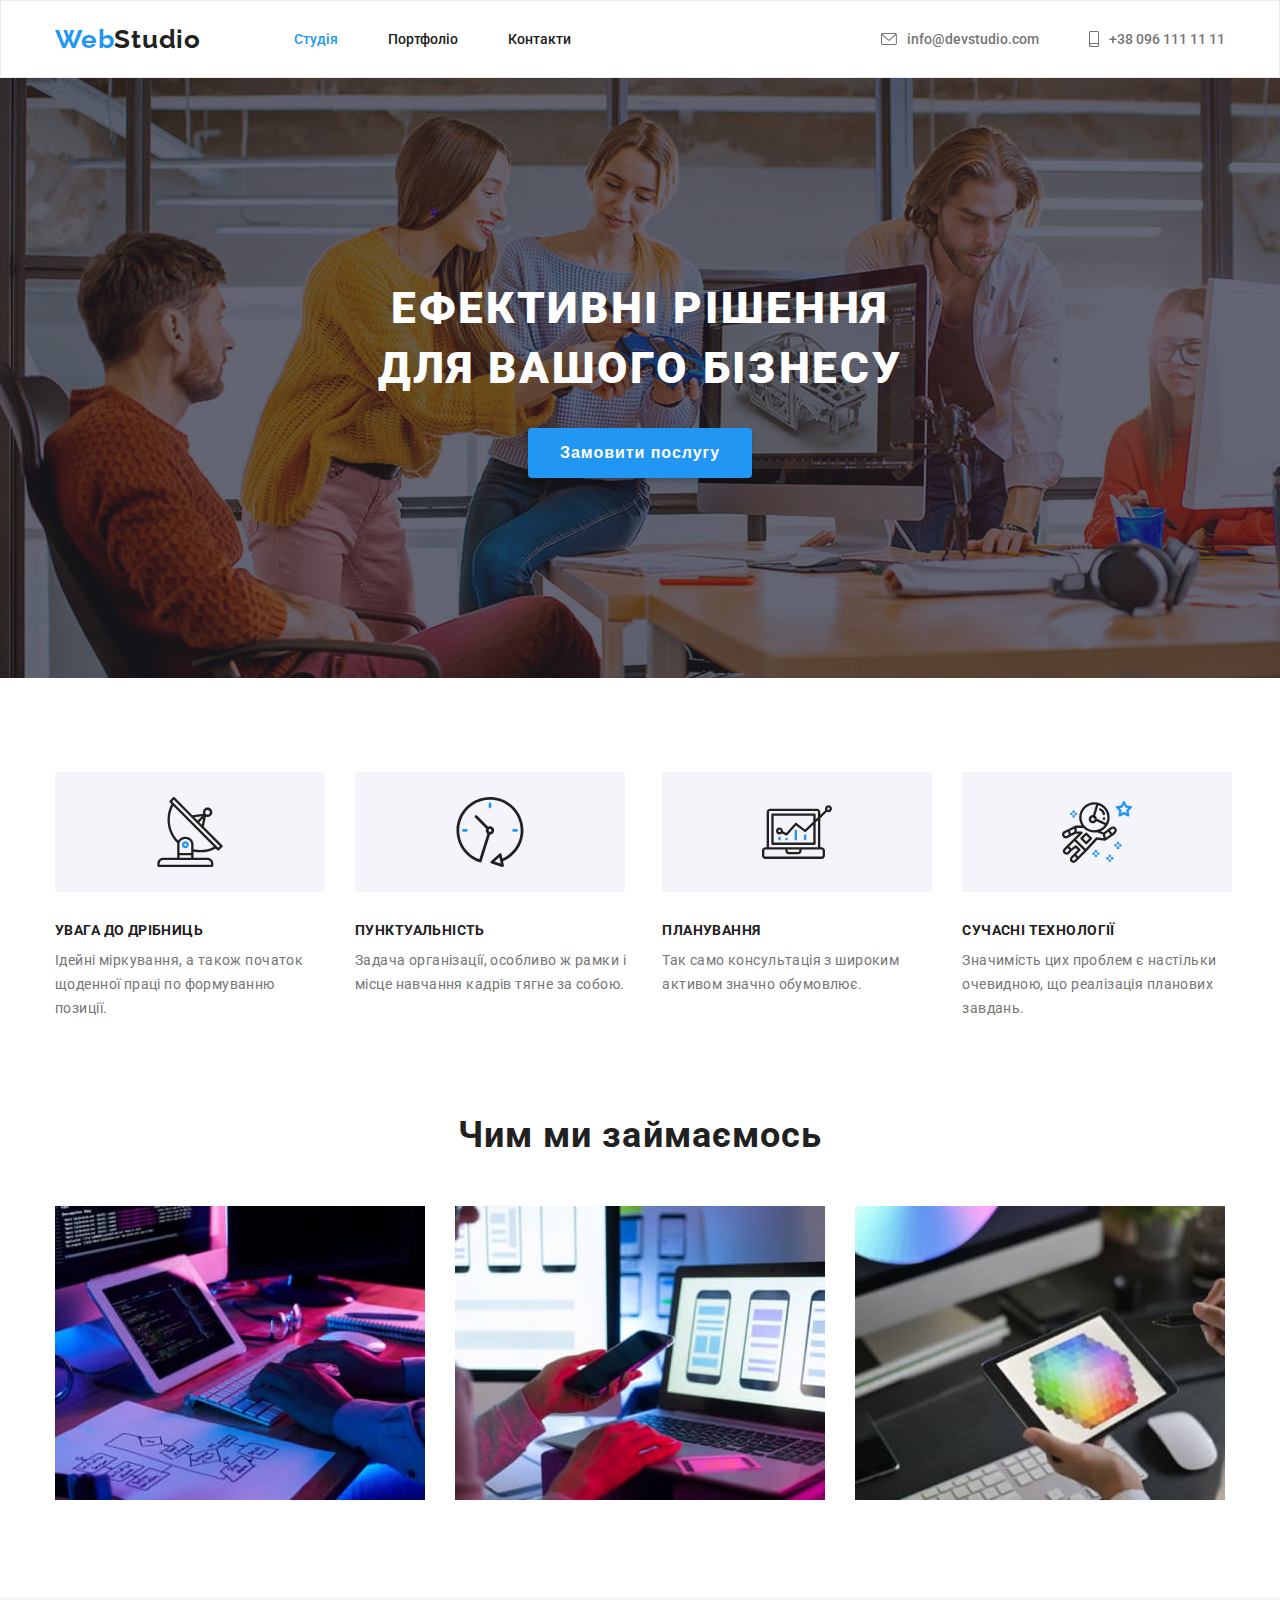
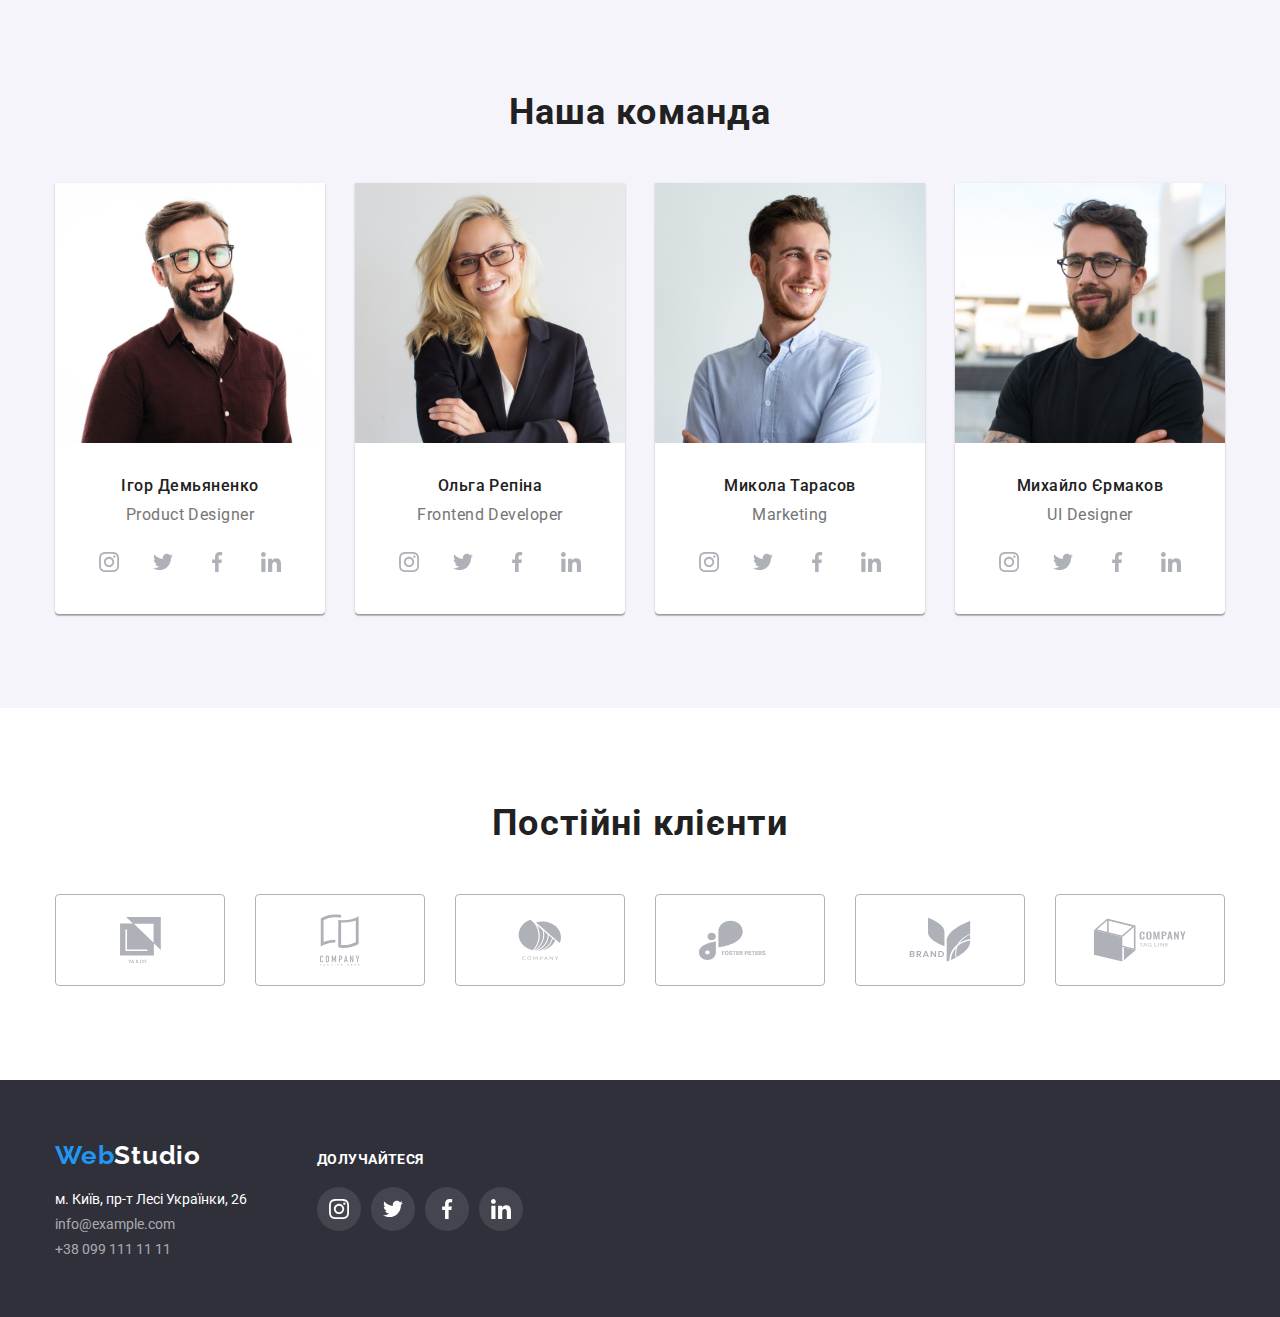
==== commit afe5ab0e: "upd" ====
--- a/index.html
+++ b/index.html
@@ -1,5 +1,5 @@
 <!DOCTYPE html>
-<html lang="ru">
+<html lang="uk">
 <head>
     <meta charset="UTF-8">
     <meta http-equiv="X-UA-Compatible" content="IE=edge">
@@ -14,50 +14,51 @@
 <body>
     <header class="header">
         <div class="container header-container">
-     <!--навигация сайта-->
+     <!--навигація сайту-->
      <nav class="nav-page">
          <a href="./index.html" class="logo">
          Web<span class="logo-color-black">Studio</span> 
          </a>  
          <ul class="nav-list">
-             <li class="nav-item"><a href="./index.html" class="nav-link nav-link current">Студия</a></li>
-             <li class="nav-item"><a href="./portfolio.html" class="nav-link">Портфолио</a></li>
-             <li class="nav-item"><a href="./contacts.html" class="nav-link">Контакты</a></li>
+             <li class="nav-item"><a href="./index.html" class="nav-link nav-link current">Студія</a></li>
+             <li class="nav-item"><a href="./portfolio.html" class="nav-link">Портфоліо</a></li>
+             <li class="nav-item"><a href="./contacts.html" class="nav-link">Контакти</a></li>
          </ul>
      </nav>
-         <!--контакты--> 
+         <!--контакти--> 
         <ul class="contacts">
-             <li class="contacts-item"><a href="mailto:info@devstudio.com" class="contacts-link">
+             <li class="contacts-item">
+                 <a class="contacts-link" href="mailto:info@devstudio.com">
                 <svg width="16" height="12" class="contacts-icon">
                     <use href="./images/sprite.svg#icon-envelope">
                     </use>
-                </svg> 
-                info@devstudio.com</a></li>
-             <li class="contacts--item"><a href="tel:+380961111111" class="contacts-link">
+                 </svg> 
+                info@devstudio.com
+                 </a>
+             </li>
+             <li class="contacts-item">
+                 <a class="contacts-link" href="tel:+380961111111">
                  <svg width="10" height="16" class="contacts-icon">
                     <use href="./images/sprite.svg#icon-phone">
                     </use>
                 </svg> 
-                +38 096 111 11 11</a></li>
+                +38 096 111 11 11
+             </a>
+             </li>
         </ul>
         </div>
      </header>
          <main>
-         <!--Главный баннер-->
+         <!--Головний баннер-->
          <section class="hero">
              <h1 class="hero-title">
-                 ЭФФЕКТИВНЫЕ РЕШЕНИЯ<br>ДЛЯ ВАШЕГО БИЗНЕСА
+                 ЕФЕКТИВНІ РІШЕННЯ ДЛЯ ВАШОГО БІЗНЕСУ
              </h1>
-             <button data-modal-open type="button" class="hero-btn">Заказать услугу</button>
-             <div class="backdrop is-hidden" data-modal>
-                 <div class="modal">
-                     <button data-modal-close type="button">закрыть</button>
-                 </div>
-             </div>
+             <button type="button" class="hero-btn">Замовити послугу</button>
          </section>
-         <!--Преимущества нашей фримы-->
+         <!--Переваги нашої фірми-->
          <section class="section advantege-section">
-             <h2 class="hide">Преимущества нашей фирмы</h2>
+             <h2 class="hide">Переваги нашої фірми</h2>
              <div class="container">
              <ul class="advantage-list">
              <li class="advantage-item">
@@ -68,10 +69,10 @@
                 </svg> 
                  </div>
                  <h3 class="advantage-titles">
-                     Внимание к деталям
+                     Увага до дрібниць
                  </h3>
                  <p class="advantage-explanations">
-                     Идейные соображения, а также начало повседневной работы по формированию позиции.
+                     Ідейні міркування, а також початок щоденної праці по формуванню позиції.
                  </p>
              </li>
              <li class="advantage-item">
@@ -82,10 +83,10 @@
                 </svg> 
                  </div>
                  <h3 class="advantage-titles">
-                     Пунктуальность
+                     Пунктуальність
                  </h3>
                  <p class="advantage-explanations">
-                     Задача организации, в особенности же рамки и место обучения кадров влечет за собой.
+                     Задача організації, особливо ж рамки і місце навчання кадрів тягне за собою.
                  </p>
              </li>
              <li class="advantage-item">
@@ -96,10 +97,10 @@
                 </svg> 
                  </div>
                  <h3 class="advantage-titles">
-                     Планирование
+                     Планування
                  </h3>
                  <p class="advantage-explanations">
-                     Равным образом консультация с широким активом в значительной степени обуславливает.
+                     Так само консультація з широким активом значно обумовлює.
                  </p>
              </li>
              <li class="advantage-item">
@@ -110,41 +111,32 @@
                 </svg> 
                  </div>
                  <h3 class="advantage-titles">
-                     Современные технологии
+                     Сучасні технології
                  </h3>
                  <p class="advantage-explanations">
-                     Значимость этих проблем настолько очевидна, что реализация плановых заданий.
+                      Значимість цих проблем є настільки очевидною, що реалізація планових завдань.
                  </p>
              </li>
          </ul>
          </div>
          </section>
-         <!--Чем мы занимаемся-->
+         <!--Чим ми займаємось-->
             <section class="section">
              <div class="container">
-                  <h2 class="headlines">Чем мы занимаемся</h2>
+                  <h2 class="headlines">Чим ми займаємось</h2>
              <ul class="task-list">
                  <li class="task-item">
-                     <img src="./images/wwdone.jpg" 
-                     alt="мы работаем"
+                     <img class="img" src="./images/wwdone.jpg" 
+                     alt="ми працюємо"
                      width="370">
-                     <div class="task-name-thumb">
-                         <p class="task-name">Десктопные приложения</p>
-                     </div>
                  </li>
                  <li class="task-item">
-                     <img src="./images/wwdtwo.jpg" alt="мы работаем"
+                     <img class="img" src="./images/wwdtwo.jpg" alt="ми працюємо"
                      width="370">
-                      <div class="task-name-thumb">
-                         <p class="task-name">Мобильные приложения</p>
-                     </div>
                  </li>
                  <li class="task-item">
-                     <img src="./images/wwdthree.jpg" alt="мы работаем"
+                     <img class="img" src="./images/wwdthree.jpg" alt="ми працюємо"
                      width="370">
-                      <div class="task-name-thumb">
-                         <p class="task-name">Дизайнерские решения</p>
-                     </div>
                  </li>
              </ul>
              </div>
@@ -155,12 +147,12 @@
                    <div class="container">
                    <ul class="team-list">
                        <li class="team-item">
-                           <img src="./images/igor.jpg" 
+                           <img class="img" src="./images/igor.jpg" 
                            alt="наша команда"
                            width="270">
                            <div class="team-write">
                              <h3 class="team-name">
-                               Игорь Демьяненко
+                               Ігор Демьяненко
                              </h3>
                            <p class="team-position">
                                Product Designer
@@ -204,12 +196,12 @@
                            </div>
                        </li>
                        <li class="team-item">
-                           <img src="./images/olga.jpg"
+                           <img class="img" src="./images/olga.jpg"
                            alt="наша команда"
                            width="270">
                            <div class="team-write">
                              <h3 class="team-name">
-                               Ольга Репина
+                               Ольга Репіна
                              </h3>
                            <p class="team-position">
                                Frontend Developer
@@ -253,12 +245,12 @@
                            </div>
                        </li>
                        <li class="team-item">
-                           <img src="./images/niko.jpg" 
+                           <img class="img" src="./images/niko.jpg" 
                            alt="наша команда"
                            width="270">
                            <div class="team-write">
                              <h3 class="team-name">
-                               Николай Тарасов
+                               Микола Тарасов
                              </h3>
                            <p class="team-position">
                                Marketing
@@ -302,12 +294,12 @@
                            </div>
                        </li>
                        <li class="team-item">
-                           <img src="./images/miha.jpg" 
+                           <img class="img" src="./images/miha.jpg" 
                            alt="наша команда"
                            width="270">
                            <div class="team-write">
                              <h3 class="team-name">
-                               Михаил Ермаков
+                               Михайло Єрмаков
                              </h3>
                              <p class="team-position">
                                 UI Designer
@@ -353,10 +345,10 @@
                    </ul>
                    </div>
                  </section>
-                 <div class="container">
-                 <section class="section">
-                     <h2 class="headlines-partner">Постоянные клиенты</h2>
-                     <div>
+                  <!-- Наші клієнти -->
+                     <section class="section">
+                     <div class="container">
+                     <h2 class="headlines-partner">Постійні клієнти</h2>
                          <ul class="partners-list">
                              <li class="partners-item">
                                  <a href="" class="partners-link">
@@ -407,9 +399,9 @@
                                  </a>
                              </li>
                              </ul>
-                     </div>
+                             </div>
                  </section>
-                 </div>
+                 
          </main>
      <footer class="footer">
       <div class="container footer-list">            
@@ -417,14 +409,14 @@
                 <a href="./index.html" class="logo"> <span style="color: #2196F3;">Web</span>Studio</a>
                     <address>
                         <ul class="address">
-                            <li class="item"><a href="" class="title-white">г. Киев, пр-т Леси Украинки, 26</a></li>
+                            <li class="item"><a href="" class="title-white">м. Київ, пр-т Лесі Українки, 26</a></li>
                             <li class="item"><a href="mailto:info@devstudio.com" class="title-rgba">info@example.com</a></li>
                             <li class="item"><a href="tel:+380961111111"  class="title-rgba">+38 099 111 11 11</a></li>   
                         </ul>
                     </address>
             </div>
             <div class="item-soc-network">
-                <p class="appeal">Присоединяйтесь</p>
+                <p class="appeal">Долучайтеся</p>
                 <ul class="footer-soc-network">
                     <li  class="footer-icon-soc">
                         <a href="" class="footer-link">
@@ -458,6 +450,5 @@
             </div>
         </div>
      </footer>
-     <script src="./js/modal.js"></script>
 </body>
 </html>--- a/css/style.css
+++ b/css/style.css
@@ -54,6 +54,10 @@
 .nav-page {
     align-items: center;
 }
+.contacts {
+    margin-left: auto;
+}
+
 
 /* logo */
 
@@ -95,10 +99,8 @@
     }
 .contacts-icon {
     margin-right: 10px;
-}
-
-
-
+    fill: currentColor;
+}
 
 /* hover and focus */
 
@@ -107,25 +109,30 @@
 .address-links:focus,
 .address-links:hover,
 .nav-link:hover,
-.contacts-link:hover,
-.contacts-link:hover,
-.nav-link:focus,
-.contacts-link:focus {
+.nav-link:focus {
     color: var(--effect-color);
-    fill: var(--effect-color);
+}
+.contacts-link:hover {
+    color: var(--effect-color);
 }
 
 /* hero */
 
 .hero {
-    height: auto;
     padding: 200px 0;
     background-image: linear-gradient(rgba(47, 48, 58, 0.4), rgba(47, 48, 58, 0.4)), url(../images/back.jpg);
     background-color: var(--second-back-color);
     text-align: center;
+    max-width: 1600px;
+    height: 600px;
+    margin: 0 auto;
+    background-repeat: no-repeat;
+    background-size: cover;
+
     }
     
 .hero-title {
+    width: 600px;
     color: var(--white-color);
     font-weight: 900;
     font-size: 44px;
@@ -153,32 +160,6 @@
 .hero-btn:hover {
     background-color: var(--button-color-hover);
 }
-.backdrop {
-    position: fixed;
-    top: 0;
-    left: 0;
-    right: 0;
-    bottom: 0;
-    background: rgba(0, 0, 0, 0.2);
-}
-.backdrop.is-hidden {
-    opacity: 0;
-    pointer-events: none;
-}
-
-.modal {
-    position: absolute;
-    top: 50%;
-    left: 50%;
-    transform: translate(-50%, -50%);
-    width: 528px;
-    height: 581px;
-    background: #FFFFFF;
-    box-shadow: 0px 1px 3px rgba(0, 0, 0, 0.12),
-    0px 1px 1px rgba(0, 0, 0, 0.14),
-    0px 2px 1px rgba(0, 0, 0, 0.2);
-    border-radius: 4px;
-}
 
 /* advantage */
 
@@ -195,20 +176,24 @@
     line-height: calc(16 / 14);
     letter-spacing: 0.03em;
     text-transform: uppercase;
+    margin-bottom: 10px;
 }
 .advantege-icon {
     background: var(--team-back-color);
     margin-bottom: 30px;
     display: flex;
-    width: 100%;
+    width: 270px;
     height: 120px;
     justify-content: center;
     align-items: center;
 }
 .advantage-item {
-    flex-basis: calc(100% / 4 - 30px);
     margin-right: 30px;
 }
+.advantage-item:last-child {
+    margin-right: 0px;
+}
+
 .advantage-explanations {
     font-size: 14px;
     line-height: calc(24 / 14);
@@ -220,41 +205,28 @@
 
 .task-list {
     display: flex;
-    margin-right: -30px;
 }
 .task-item {
-flex-basis: calc(100% / 3 - 30px);
-margin-right: 30px;
-position: relative;
-}
+    margin-right: 30px;
+}
+.task-item:last-child {
+    margin-right: 0px;
+}
+.img-work {
+    display: block;
+    max-width: 100%;
+    max-height: auto;
+}
+
+
 .headlines {
-    padding-bottom: 50px;
+    margin-bottom: 50px;
     font-weight: bold;
     font-size: 36px;
     line-height: calc(42 / 36);
     text-align: center;
     letter-spacing: 0.03em;
 }
-.task-name-thumb {
-    display: flex;
-    align-items: center;
-    justify-content: center;
-    position: absolute;
-    bottom: 0;
-    width: 370px;
-    height: 70px;
-    background: rgba(47, 48, 58, 0.8);
-}
-.task-name {
-    font-weight: bold;
-    font-size: 14px;
-    line-height: calc(16 / 14);
-    text-align: center;
-    letter-spacing: 0.03em;
-    text-transform: uppercase;
-
-    color: #FFFFFF;
-}
 
  /* team */
 .section-team {
@@ -263,21 +235,21 @@
 }
  .team-list {
      display: flex;
-     margin-right: -30px;
  }
  .team-item {
      background-color: var(--white-color);
-     flex-basis: calc(100% / 4 - 30px);
      margin-right: 30px;
      box-shadow: 0px 1px 3px rgba(0, 0, 0, 0.12),
      0px 1px 1px rgba(0, 0, 0, 0.14),
      0px 2px 1px rgba(0, 0, 0, 0.2);
      border-radius: 0px 0px 4px 4px;
-
  }
+ .team-item:last-child {
+     margin-right: 0px;
+ }
 
 .team-name {
-    padding-bottom: 10px;
+    margin-bottom: 10px;
     font-weight: 500;
     font-size: 16px;
     line-height: calc(19 / 16);
@@ -292,7 +264,7 @@
     letter-spacing: 0.03em;
 }
 .team-write {
-    padding: 30px 0 16px 0;
+    margin: 30px 0 16px 0;
 }
 .link-container {
     margin: 0px 32px 30px 32px;
@@ -313,12 +285,14 @@
 }
 .team-social {
     display: flex;
-    margin-right: -10px;
 }
 .team-social-item {
-    flex-basis: calc(100% / 4 - 10px);
     margin-right: 10px;
 }
+.team-social-item:last-child {
+    margin-right: 0px;
+}
+
 .headlines-partner {
     margin-bottom: 50px;
     font-weight: bold;
@@ -340,13 +314,15 @@
 }
 .partners-list {
     display: flex;
-    margin-right: -30px;
 }
 
 .partners-item {
-    flex-basis: calc(100% / 6 - 30px);
     margin-right: 30px;
 }
+.partners-item:last-child{
+    margin-right: 0px;
+}
+
 .partners-link:focus,
 .partners-link:hover {
     border: 1px solid #2196F3;
@@ -368,7 +344,6 @@
     align-items: center;
     justify-content: center;
     margin-top: 20px;
-    margin-bottom: 30px;
 }
 
 .footer-icon-soc {
@@ -427,6 +402,7 @@
     display: inline-block;
     color: var(--white-color);
     margin-bottom: 20px;
+    margin-right: 0px;
 }
 
 .footer .title-white {
@@ -465,11 +441,14 @@
 .filter-list {
     display: flex;
     justify-content: center;
-    margin-bottom: -8px; 
 }
 .filter-item {
     margin-right: 8px;
 }
+.filter-item:last-child {
+    margin-right: 0px;
+}
+
 
 .filter-item:hover {
     box-shadow: 0px 3px 1px rgba(0, 0, 0, 0.1),
@@ -499,12 +478,9 @@
 /* Cards */
 
 .cards-list {
-    padding-top: 50px;
+    margin-top: 50px;
     display: flex;
     flex-wrap: wrap;
-    flex-basis: calc(100 / 3 - 30px);
-    margin-right: -30px;
-    margin-bottom: -30px;
     }
 
 .card-item {
@@ -512,11 +488,22 @@
     margin-bottom: 30px;
     background: var(--white-color)
 }
-.card-item:hover {
+.card-item:nth-child(3n+3) {
+    margin-right: 0px;
+}
+.card-item:nth-last-child(-n+4) {
+    margin-bottom: 0px;
+}
+
+.card-href {
+    display: block;
+}
+.card-href:hover {
     box-shadow: 0px 1px 1px rgba(0, 0, 0, 0.12),
         0px 4px 4px rgba(0, 0, 0, 0.06),
         1px 4px 6px rgba(0, 0, 0, 0.16);
 }
+
 .card-name {
     margin-bottom: 4px;
     font-style: normal;
@@ -534,9 +521,11 @@
     color:var(--secondary-color)
 }
 .card-write {
-    padding: 20px 24px;
+   padding: 20px 24px;
    background:var(--white-color);
-   border: 1px solid var(--border-color);
+   border-bottom: 1px solid var(--border-color);
+   border-right: 1px solid var(--border-color);
+   border-left: 1px solid var(--border-color);
    box-sizing: border-box;
 }
 .no-gap {
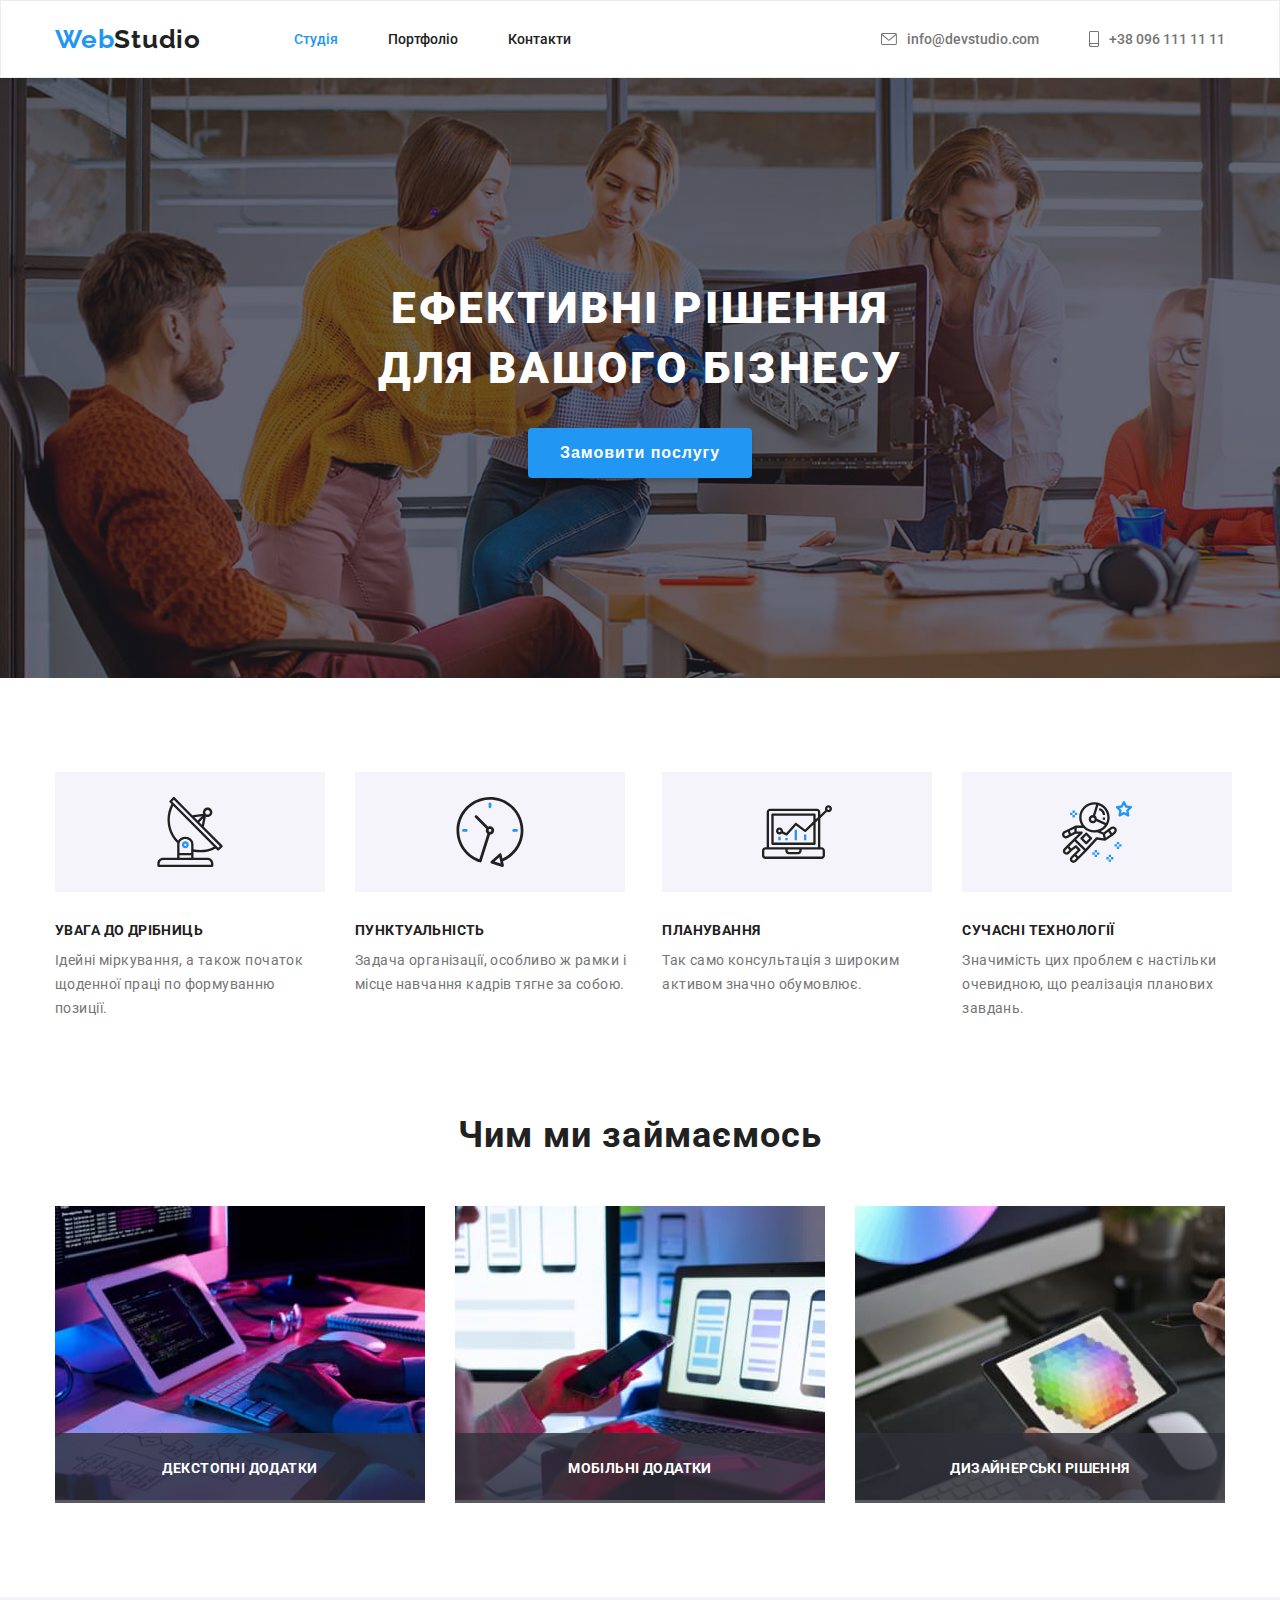
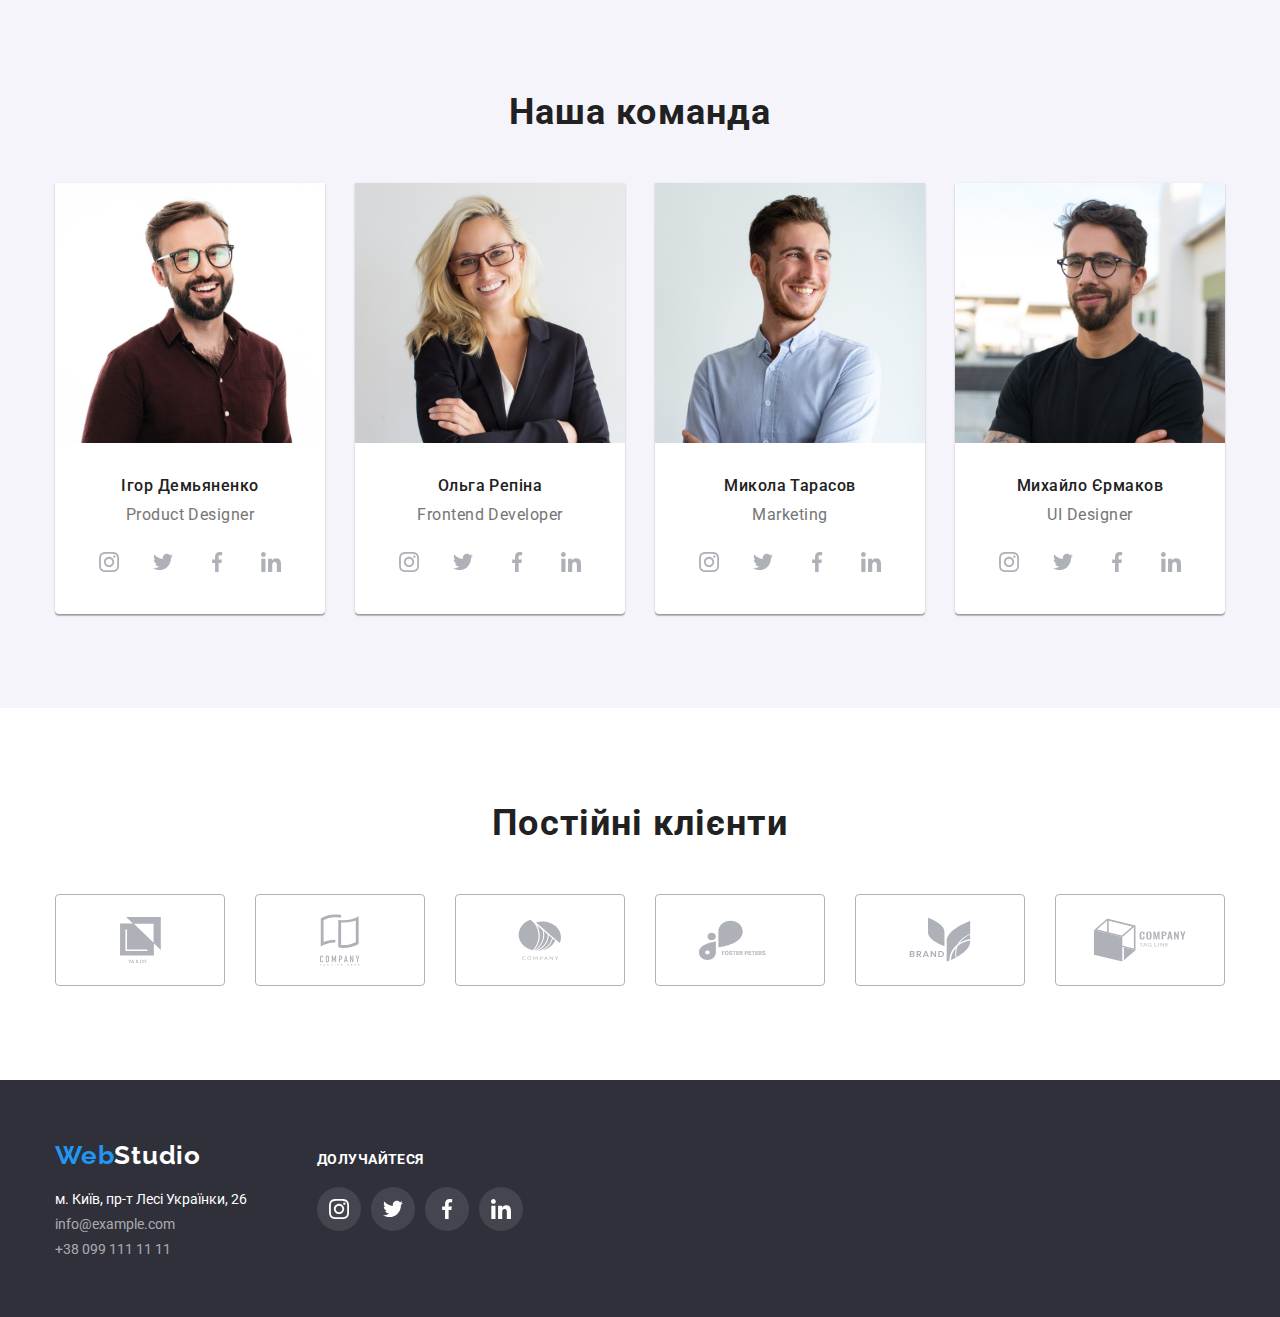
==== commit 6b499119: "dz5" ====
--- a/index.html
+++ b/index.html
@@ -54,7 +54,16 @@
              <h1 class="hero-title">
                  ЕФЕКТИВНІ РІШЕННЯ ДЛЯ ВАШОГО БІЗНЕСУ
              </h1>
-             <button type="button" class="hero-btn">Замовити послугу</button>
+             <button data-modal-open type="button" class="hero-btn">Замовити послугу</button>
+             <div class="backdrop is-hidden" data-modal>
+                 <div class="modal">
+                     <button data-modal-close type="button" class="modal-btn"><svg width="11" height="11">
+                    <use href="./images/closed.svg#icon-closed">
+                    </use>
+                    </svg>
+                     </button>
+                 </div>
+             </div>
          </section>
          <!--Переваги нашої фірми-->
          <section class="section advantege-section">
@@ -129,14 +138,23 @@
                      <img class="img" src="./images/wwdone.jpg" 
                      alt="ми працюємо"
                      width="370">
+                      <div class="task-name-thumb">
+                         <p class="task-name">Декстопні додатки</p>
+                     </div>
                  </li>
                  <li class="task-item">
                      <img class="img" src="./images/wwdtwo.jpg" alt="ми працюємо"
                      width="370">
+                     <div class="task-name-thumb">
+                         <p class="task-name">Мобільні додатки</p>
+                     </div>
                  </li>
                  <li class="task-item">
                      <img class="img" src="./images/wwdthree.jpg" alt="ми працюємо"
                      width="370">
+                     <div class="task-name-thumb">
+                         <p class="task-name">Дизайнерські рішення</p>
+                     </div>
                  </li>
              </ul>
              </div>
@@ -401,8 +419,7 @@
                              </ul>
                              </div>
                  </section>
-                 
-         </main>
+                 </main>
      <footer class="footer">
       <div class="container footer-list">            
             <div class="item-address">
@@ -450,5 +467,6 @@
             </div>
         </div>
      </footer>
+     <script src="./js/modal.js"></script>
 </body>
 </html>--- a/css/style.css
+++ b/css/style.css
@@ -111,14 +111,23 @@
 .nav-link:hover,
 .nav-link:focus {
     color: var(--effect-color);
+
+    transition-property: color;
+    transition-duration: 250ms;
+    transition-timing-function:cubic-bezier(0.4, 0, 0.2, 1);
 }
 .contacts-link:hover {
     color: var(--effect-color);
+
+    transition-property: color;
+    transition-duration: 250ms;
+    transition-timing-function:cubic-bezier(0.4, 0, 0.2, 1);
 }
 
 /* hero */
 
 .hero {
+    position: relative;
     padding: 200px 0;
     background-image: linear-gradient(rgba(47, 48, 58, 0.4), rgba(47, 48, 58, 0.4)), url(../images/back.jpg);
     background-color: var(--second-back-color);
@@ -147,7 +156,7 @@
 .hero-btn {
     color: var(--white-color);
     padding: 10px 32px;
-    background: var(--effect-color);
+    background-color: var(--effect-color);
     box-shadow: 0px 4px 4px rgba(0, 0, 0, 0.15);
     border-radius: 4px;
     font-weight: bold;
@@ -159,7 +168,70 @@
 .hero-btn:focus,
 .hero-btn:hover {
     background-color: var(--button-color-hover);
-}
+
+    transition-property: background-color;
+    transition-duration: 250ms;
+    transition-timing-function:cubic-bezier(0.4, 0, 0.2, 1);
+}
+
+.backdrop {
+    position: fixed;
+    top: 0;
+    left: 0;
+    right: 0;
+    bottom: 0;
+    background: rgba(0, 0, 0, 0.2);
+    z-index: 1;
+    visibility: visible;
+
+    transition-property: transform,
+    opacity,
+    visibility;
+    transition-duration: 1000ms;
+    transition-timing-function:cubic-bezier(0.4, 0, 0.2, 1);
+}
+
+.backdrop.is-hidden {
+    opacity: 0;
+    pointer-events: none;
+    visibility: hidden;
+    transform: scale(0);
+
+
+}
+
+
+.modal {
+    position: absolute;
+    top: 50%;
+    left: 50%;
+    transform: translate(-50%, -50%);
+    width: 528px;
+    height: 581px;
+    background: #FFFFFF;
+    box-shadow: 0px 1px 3px rgba(0, 0, 0, 0.12),
+        0px 1px 1px rgba(0, 0, 0, 0.14),
+        0px 2px 1px rgba(0, 0, 0, 0.2);
+    border-radius: 4px;
+
+   
+
+}
+
+.modal-btn {
+    position: absolute;
+    top: 8px;
+    right: 8px;
+    display: flex;
+    justify-content: center;
+    align-items: center;
+    width: 30px;
+    height: 30px;
+    border-radius: 50%;
+    background: #FFFFFF;
+    border: 1px solid rgba(0, 0, 0, 0.1);
+}
+
 
 /* advantage */
 
@@ -207,6 +279,7 @@
     display: flex;
 }
 .task-item {
+    position: relative;
     margin-right: 30px;
 }
 .task-item:last-child {
@@ -216,6 +289,26 @@
     display: block;
     max-width: 100%;
     max-height: auto;
+}
+.task-name-thumb {
+    display: flex;
+    align-items: center;
+    justify-content: center;
+    position: absolute;
+    bottom: 0;
+    width: 370px;
+    height: 70px;
+    background: rgba(47, 48, 58, 0.8);
+}
+.task-name {
+    font-weight: bold;
+    font-size: 14px;
+    line-height: calc(16 / 14);
+    text-align: center;
+    letter-spacing: 0.03em;
+    text-transform: uppercase;
+
+    color: #FFFFFF;
 }
 
 
@@ -282,6 +375,10 @@
     background-color: var(--effect-color);
     border-radius: 50%;
     fill: var(--white-color);
+
+    transition-property: background-color;
+    transition-duration: 250ms;
+    transition-timing-function:cubic-bezier(0.4, 0, 0.2, 1);
 }
 .team-social {
     display: flex;
@@ -329,6 +426,10 @@
     box-sizing: border-box;
     border-radius: 4px;
     fill: var(--effect-color);
+
+    transition-property: fill, border;
+    transition-duration: 250ms;
+    transition-timing-function:cubic-bezier(0.4, 0, 0.2, 1);
 }
 
  
@@ -374,7 +475,11 @@
 .footer .footer-link:hover,
 .footer .footer-link:focus {
    background-color: var(--effect-color);
-}
+
+   transition-property: background-color;
+   transition-duration: 250ms;
+   transition-timing-function:cubic-bezier(0.4, 0, 0.2, 1);
+   }
 
 .footer-list p {
     margin-top: 0px;
@@ -430,6 +535,10 @@
 .footer .item-address :hover,
 .footer .item-address :focus {
     color: var(--effect-color);
+
+    transition-property: color;
+    transition-duration: 250ms;
+    transition-timing-function:cubic-bezier(0.4, 0, 0.2, 1);
 }
 
 
@@ -454,6 +563,10 @@
     box-shadow: 0px 3px 1px rgba(0, 0, 0, 0.1),
         0px 1px 2px rgba(0, 0, 0, 0.08),
         0px 2px 2px rgba(0, 0, 0, 0.12);
+
+        transition-property: box-shadow;
+        transition-duration: 250ms;
+        transition-timing-function:cubic-bezier(0.4, 0, 0.2, 1);
 }
 .button-filter {
     padding: 6px 22px;
@@ -498,10 +611,49 @@
 .card-href {
     display: block;
 }
+
+.img-thumb {
+position: relative;
+overflow: hidden;
+}
+
+.overlay {
+    position: absolute;
+    top: 0;
+    left: 0;
+    width: 100%;
+    height: 100%;
+    background-color: rgba(33, 150, 243, 0.9);
+    transform: translateY(100%);
+    }
+.img-thumb:hover .overlay {
+    transform: translateY(0);
+
+    transition-property: transform;
+    transition-duration: 250ms;
+    transition-timing-function:cubic-bezier(0.4, 0, 0.2, 1);
+}
+
+.p-overlay {
+    padding: 64px 24px;
+    font-family: 'Roboto';
+    font-style: normal;
+    font-weight: 400;
+    font-size: 18px;
+    line-height: 28px;
+    letter-spacing: 0.03em;
+    color: #FFFFFF;
+}
+
+
 .card-href:hover {
     box-shadow: 0px 1px 1px rgba(0, 0, 0, 0.12),
         0px 4px 4px rgba(0, 0, 0, 0.06),
         1px 4px 6px rgba(0, 0, 0, 0.16);
+
+        transition-property: box-shadow;
+        transition-duration: 250ms;
+        transition-timing-function:cubic-bezier(0.4, 0, 0.2, 1);
 }
 
 .card-name {
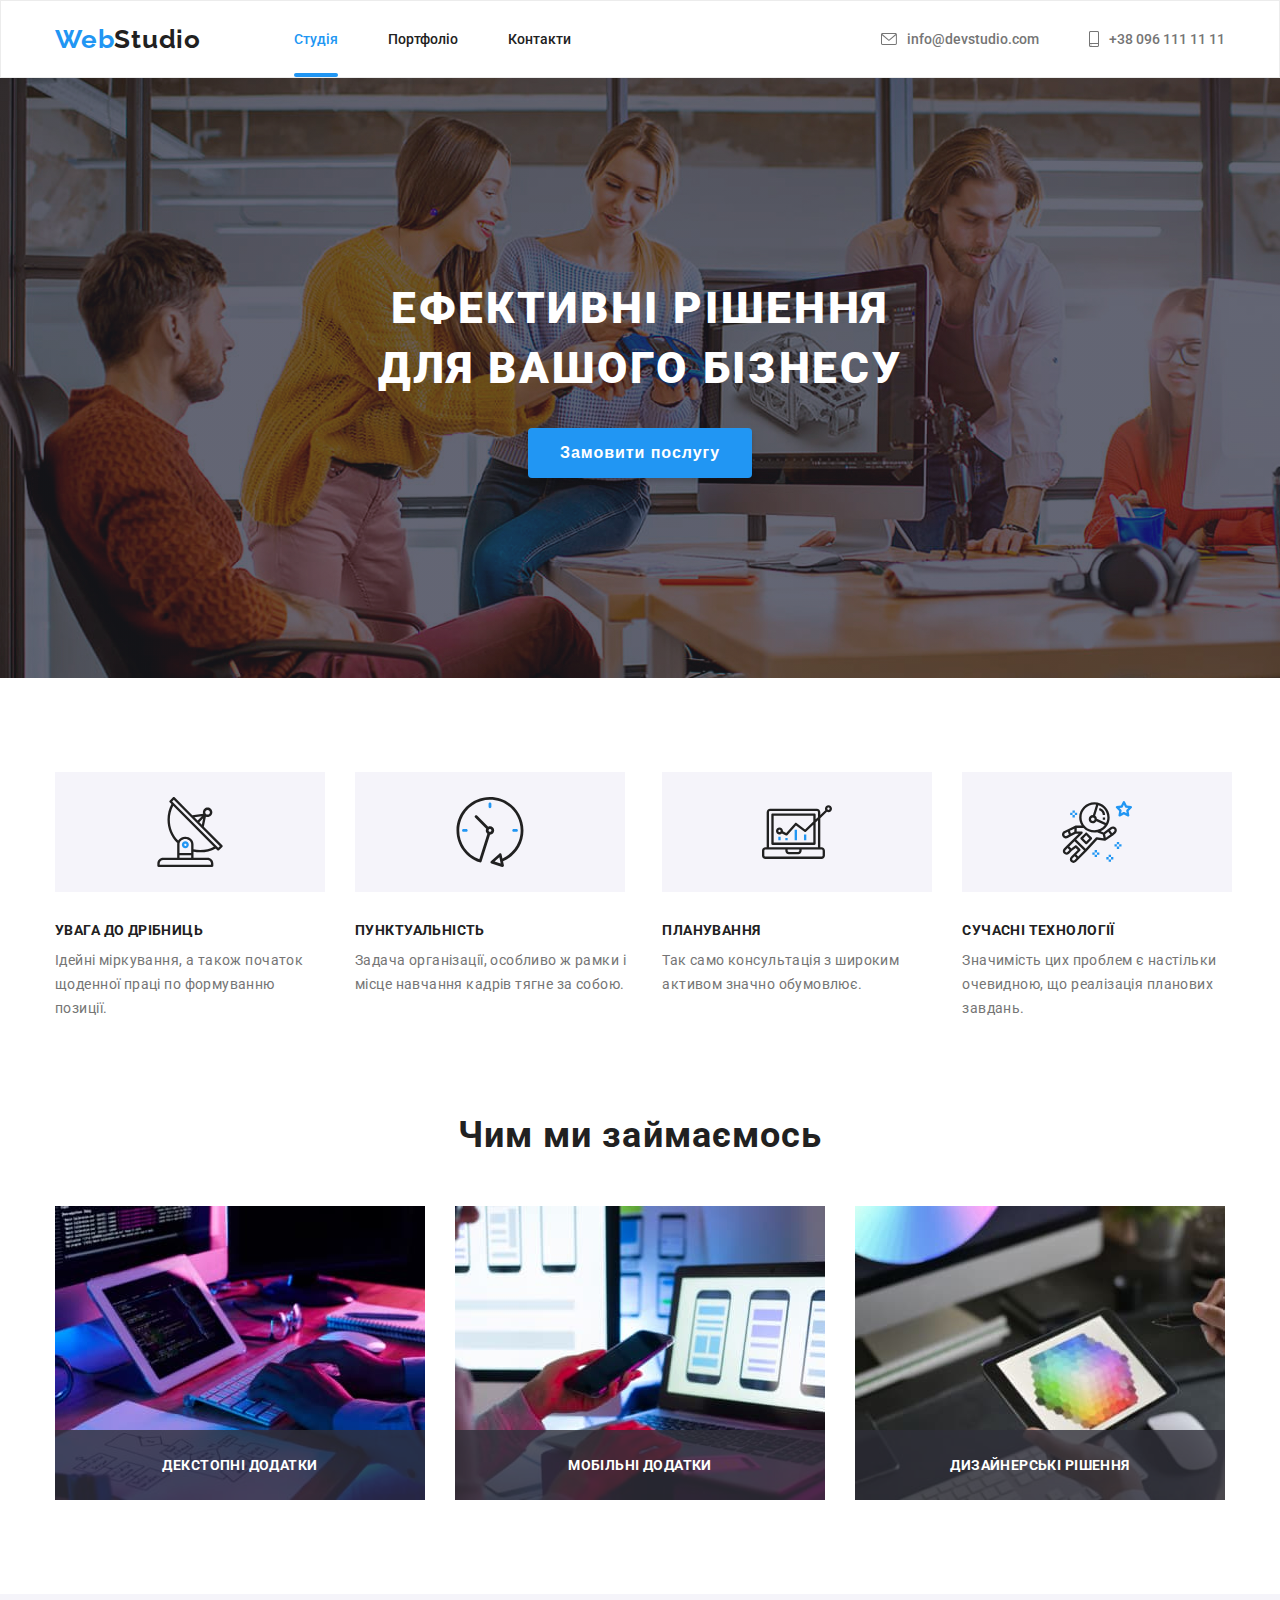
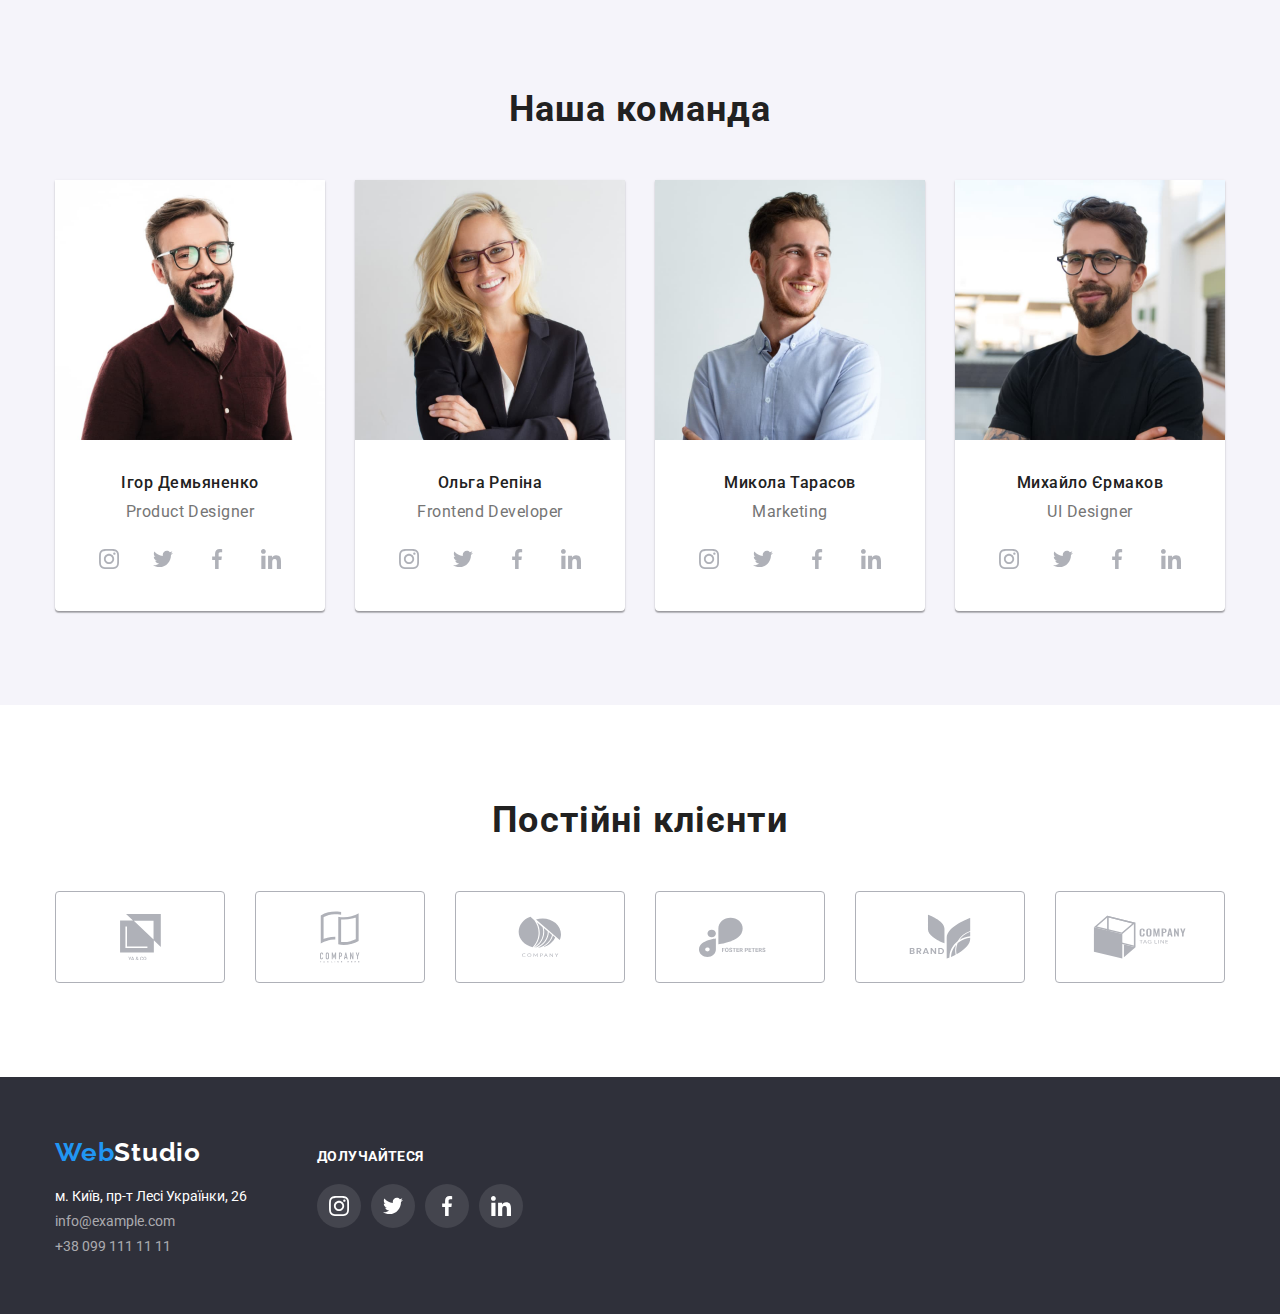
==== commit 031b3c81: "upd" ====
--- a/index.html
+++ b/index.html
@@ -135,7 +135,7 @@
                   <h2 class="headlines">Чим ми займаємось</h2>
              <ul class="task-list">
                  <li class="task-item">
-                     <img class="img" src="./images/wwdone.jpg" 
+                     <img class="img-task" src="./images/wwdone.jpg" 
                      alt="ми працюємо"
                      width="370">
                       <div class="task-name-thumb">
@@ -143,14 +143,14 @@
                      </div>
                  </li>
                  <li class="task-item">
-                     <img class="img" src="./images/wwdtwo.jpg" alt="ми працюємо"
+                     <img class="img-task" src="./images/wwdtwo.jpg" alt="ми працюємо"
                      width="370">
                      <div class="task-name-thumb">
                          <p class="task-name">Мобільні додатки</p>
                      </div>
                  </li>
                  <li class="task-item">
-                     <img class="img" src="./images/wwdthree.jpg" alt="ми працюємо"
+                     <img class="img-task" src="./images/wwdthree.jpg" alt="ми працюємо"
                      width="370">
                      <div class="task-name-thumb">
                          <p class="task-name">Дизайнерські рішення</p>
--- a/css/style.css
+++ b/css/style.css
@@ -69,6 +69,10 @@
     letter-spacing: 0.03em;
     color: var(--effect-color);
     margin-right: 93px;
+
+    transition-property: color;
+    transition-duration: 250ms;
+    transition-timing-function:cubic-bezier(0.4, 0, 0.2, 1);
 }
 .logo-color-black {
     color: var(--main-color);
@@ -82,20 +86,56 @@
 .contacts-item:not(:last-child){
     margin-right: 50px;
 }
+.nav-link.current::after{
+    content: "";
+    position: absolute;
+    display: block;
+    width: 100%;
+    height: 4px;
+    background: #2196F3;
+    border-radius: 2px;
+
+    bottom: 0;
+    left: 0;
+}
 .nav-link.current {
-    color: var(--effect-color);
-}
+ position: relative;
+ color: var(--effect-color);
+}
+
+.nav-link.current::after {
+    content: "";
+    position: absolute;
+    display: block;
+    width: 100%;
+    height: 4px;
+    background: #2196F3;
+    border-radius: 2px;
+
+    bottom: 0;
+    left: 0;
+
+}
+
 .nav-link,
 .contacts-link {
     color: var(--main-color);
     font-weight: 500;
     padding: 30px 0;
     display: block;
+
+    transition-property: color;
+    transition-duration: 250ms;
+    transition-timing-function:cubic-bezier(0.4, 0, 0.2, 1);
 }
 .contacts-link {
     color: var(--secondary-color);
      display: flex;
      align-items: center;
+
+     transition-property: color;
+     transition-duration: 250ms;
+     transition-timing-function:cubic-bezier(0.4, 0, 0.2, 1);
     }
 .contacts-icon {
     margin-right: 10px;
@@ -104,24 +144,12 @@
 
 /* hover and focus */
 
-.address-item:hover,
-.address-item:focus,
-.address-links:focus,
-.address-links:hover,
 .nav-link:hover,
 .nav-link:focus {
     color: var(--effect-color);
-
-    transition-property: color;
-    transition-duration: 250ms;
-    transition-timing-function:cubic-bezier(0.4, 0, 0.2, 1);
 }
 .contacts-link:hover {
     color: var(--effect-color);
-
-    transition-property: color;
-    transition-duration: 250ms;
-    transition-timing-function:cubic-bezier(0.4, 0, 0.2, 1);
 }
 
 /* hero */
@@ -164,15 +192,15 @@
     line-height: calc(30 / 16);
     letter-spacing: 0.06em;
     cursor: pointer;
+
+    transition-property: background-color;
+    transition-duration: 250ms;
+    transition-timing-function:cubic-bezier(0.4, 0, 0.2, 1);
 }
 .hero-btn:focus,
 .hero-btn:hover {
     background-color: var(--button-color-hover);
-
-    transition-property: background-color;
-    transition-duration: 250ms;
-    transition-timing-function:cubic-bezier(0.4, 0, 0.2, 1);
-}
+    }
 
 .backdrop {
     position: fixed;
@@ -184,8 +212,8 @@
     z-index: 1;
     visibility: visible;
 
-    transition-property: transform,
-    opacity,
+    transition-property:
+    opacity, 
     visibility;
     transition-duration: 1000ms;
     transition-timing-function:cubic-bezier(0.4, 0, 0.2, 1);
@@ -195,9 +223,6 @@
     opacity: 0;
     pointer-events: none;
     visibility: hidden;
-    transform: scale(0);
-
-
 }
 
 
@@ -213,10 +238,7 @@
         0px 1px 1px rgba(0, 0, 0, 0.14),
         0px 2px 1px rgba(0, 0, 0, 0.2);
     border-radius: 4px;
-
-   
-
-}
+    }
 
 .modal-btn {
     position: absolute;
@@ -285,6 +307,12 @@
 .task-item:last-child {
     margin-right: 0px;
 }
+.img-task {
+    display: block;
+    max-width: 100%;
+    max-height: auto;
+}
+
 .img-work {
     display: block;
     max-width: 100%;
@@ -370,15 +398,17 @@
     justify-content: center;
     align-items: center;
     border-radius: 50%;
+
+    transition-property: background-color;
+    transition-duration: 250ms;
+    transition-timing-function:cubic-bezier(0.4, 0, 0.2, 1);
 }
 .social-link:hover {
     background-color: var(--effect-color);
     border-radius: 50%;
     fill: var(--white-color);
 
-    transition-property: background-color;
-    transition-duration: 250ms;
-    transition-timing-function:cubic-bezier(0.4, 0, 0.2, 1);
+    
 }
 .team-social {
     display: flex;
@@ -408,6 +438,11 @@
 border: 1px solid #AFB1B8;
 box-sizing: border-box;
 border-radius: 4px;
+
+transition-property: fill,
+border;
+transition-duration: 250ms;
+transition-timing-function:cubic-bezier(0.4, 0, 0.2, 1);
 }
 .partners-list {
     display: flex;
@@ -426,11 +461,7 @@
     box-sizing: border-box;
     border-radius: 4px;
     fill: var(--effect-color);
-
-    transition-property: fill, border;
-    transition-duration: 250ms;
-    transition-timing-function:cubic-bezier(0.4, 0, 0.2, 1);
-}
+    }
 
  
 /* footer */
@@ -470,16 +501,15 @@
     height: 44px;
     background: rgba(255, 255, 255, 0.1);
     border-radius: 50%;
+    transition-property: background-color;
+    transition-duration: 250ms;
+    transition-timing-function:cubic-bezier(0.4, 0, 0.2, 1);
 }
 
 .footer .footer-link:hover,
 .footer .footer-link:focus {
    background-color: var(--effect-color);
-
-   transition-property: background-color;
-   transition-duration: 250ms;
-   transition-timing-function:cubic-bezier(0.4, 0, 0.2, 1);
-   }
+}
 
 .footer-list p {
     margin-top: 0px;
@@ -512,10 +542,18 @@
 
 .footer .title-white {
     color: var(--white-color);
+
+    transition-property: color;
+    transition-duration: 250ms;
+    transition-timing-function:cubic-bezier(0.4, 0, 0.2, 1);
 }
 
 .footer .title-rgba {
     color: rgba(255, 255, 255, 0.6);
+    
+    transition-property: color;
+    transition-duration: 250ms;
+    transition-timing-function:cubic-bezier(0.4, 0, 0.2, 1);
 
 }
 
@@ -530,15 +568,15 @@
 
 .footer .item-address {
     margin-right: 70px;
+
+    transition-property: color;
+    transition-duration: 250ms;
+    transition-timing-function:cubic-bezier(0.4, 0, 0.2, 1);
 }
 
 .footer .item-address :hover,
 .footer .item-address :focus {
     color: var(--effect-color);
-
-    transition-property: color;
-    transition-duration: 250ms;
-    transition-timing-function:cubic-bezier(0.4, 0, 0.2, 1);
 }
 
 
@@ -553,6 +591,10 @@
 }
 .filter-item {
     margin-right: 8px;
+
+    transition-property: box-shadow;
+    transition-duration: 250ms;
+    transition-timing-function:cubic-bezier(0.4, 0, 0.2, 1);
 }
 .filter-item:last-child {
     margin-right: 0px;
@@ -563,11 +605,8 @@
     box-shadow: 0px 3px 1px rgba(0, 0, 0, 0.1),
         0px 1px 2px rgba(0, 0, 0, 0.08),
         0px 2px 2px rgba(0, 0, 0, 0.12);
-
-        transition-property: box-shadow;
-        transition-duration: 250ms;
-        transition-timing-function:cubic-bezier(0.4, 0, 0.2, 1);
-}
+}
+
 .button-filter {
     padding: 6px 22px;
     background-color: var(--team-back-color);
@@ -578,15 +617,20 @@
     letter-spacing: 0.03em;
     color:var(--main-color);
     cursor: pointer;
-}
-.main-filter-btn {
-    color: var(--white-color);
-    background: var(--effect-color);
-    box-shadow: 0px 3px 1px rgba(0, 0, 0, 0.1),
-    0px 1px 2px rgba(0, 0, 0, 0.08),
-    0px 2px 2px rgba(0, 0, 0, 0.12);
-    border-radius: 4px;
-}
+
+    transition-property: box-shadow;
+    transition-duration: 250ms;
+    transition-timing-function:cubic-bezier(0.4, 0, 0.2, 1);
+}
+.button-filter:hover {
+     color: var(--white-color);
+     background: var(--effect-color);
+     box-shadow: 0px 3px 1px rgba(0, 0, 0, 0.1),
+     0px 1px 2px rgba(0, 0, 0, 0.08),
+     0px 2px 2px rgba(0, 0, 0, 0.12);
+     border-radius: 4px;
+    }
+
 
 /* Cards */
 
@@ -610,6 +654,10 @@
 
 .card-href {
     display: block;
+
+    transition-property: box-shadow;
+    transition-duration: 250ms;
+    transition-timing-function:cubic-bezier(0.4, 0, 0.2, 1);
 }
 
 .img-thumb {
@@ -625,13 +673,15 @@
     height: 100%;
     background-color: rgba(33, 150, 243, 0.9);
     transform: translateY(100%);
+
+    transition-property: transform;
+    transition-duration: 250ms;
+    transition-timing-function:cubic-bezier(0.4, 0, 0.2, 1);
     }
-.img-thumb:hover .overlay {
+    
+
+.card-href:hover .overlay {
     transform: translateY(0);
-
-    transition-property: transform;
-    transition-duration: 250ms;
-    transition-timing-function:cubic-bezier(0.4, 0, 0.2, 1);
 }
 
 .p-overlay {
@@ -650,10 +700,6 @@
     box-shadow: 0px 1px 1px rgba(0, 0, 0, 0.12),
         0px 4px 4px rgba(0, 0, 0, 0.06),
         1px 4px 6px rgba(0, 0, 0, 0.16);
-
-        transition-property: box-shadow;
-        transition-duration: 250ms;
-        transition-timing-function:cubic-bezier(0.4, 0, 0.2, 1);
 }
 
 .card-name {
